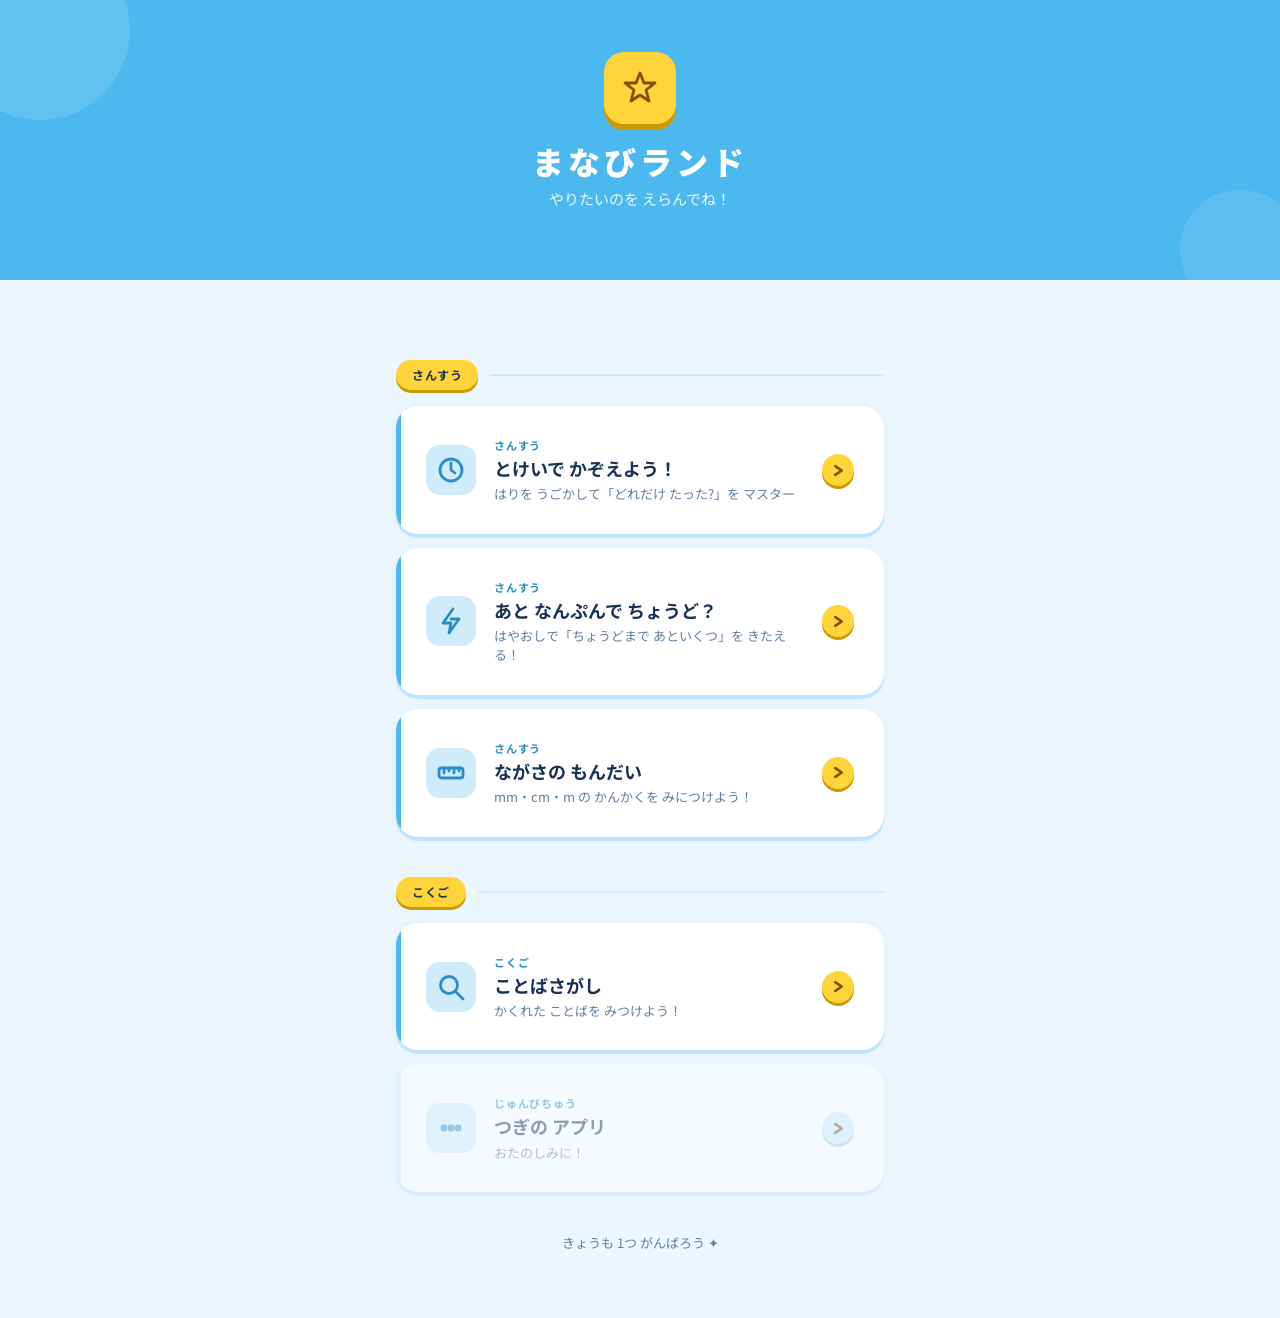
==== index.html @ fb144e6a "Redesign index.html: flat pop style, no gradients - Hero: solid flat sky blue (#4BB8EF), white circl" ====
<!DOCTYPE html>
<html lang="ja">
<head>
<meta charset="UTF-8">
<meta name="viewport" content="width=device-width, initial-scale=1.0">
<title>まなびランド</title>
<link href="https://fonts.googleapis.com/css2?family=Noto+Sans+JP:wght@400;700;900&display=swap" rel="stylesheet">
<style>
*{box-sizing:border-box;margin:0;padding:0;-webkit-tap-highlight-color:transparent;}

:root{
  --sky:    #4BB8EF;
  --sky-d:  #2A8DC8;
  --sky-l:  #D0ECFA;
  --bg:     #EBF6FF;
  --yellow: #FFD43B;
  --yellow-d:#C99A00;
  --white:  #FFFFFF;
  --ink:    #1A3255;
  --ink-s:  #6080A0;
}

html,body{min-height:100%;}
body{
  font-family:'Noto Sans JP','Hiragino Sans','Yu Gothic',sans-serif;
  font-size:18px;
  line-height:1.7;
  font-weight:400;
  color:var(--ink);
  background:var(--bg);
}

/* ===== ヒーロー（フラット） ===== */
.hero{
  background:var(--sky);
  text-align:center;
  padding:52px 20px 68px;
  position:relative;
  overflow:hidden;
}
/* 白い丸デコレーション */
.hero::before{
  content:'';position:absolute;
  width:180px;height:180px;
  border-radius:50%;
  background:rgba(255,255,255,.12);
  top:-60px;left:-50px;
  pointer-events:none;
}
.hero::after{
  content:'';position:absolute;
  width:120px;height:120px;
  border-radius:50%;
  background:rgba(255,255,255,.10);
  bottom:-30px;right:-20px;
  pointer-events:none;
}

.hero-badge{
  display:inline-flex;align-items:center;justify-content:center;
  width:72px;height:72px;border-radius:20px;
  background:var(--yellow);
  box-shadow:0 6px 0 var(--yellow-d);
  margin-bottom:18px;
}

.hero h1{
  font-size:32px;
  font-weight:900;
  color:var(--white);
  letter-spacing:4px;
  line-height:1.2;
  margin-bottom:6px;
}
.hero p{
  font-size:15px;
  font-weight:400;
  color:rgba(255,255,255,.88);
}

/* ===== メインコンテンツ ===== */
.content{
  max-width:520px;
  margin:0 auto;
  padding:80px 16px 64px;
}

/* ===== セクションヘッダー ===== */
.sec-wrap{ margin-bottom:40px; }
.sec-head{
  display:flex;align-items:center;gap:12px;
  margin-bottom:16px;
}
.sec-label{
  font-size:12px;font-weight:700;
  color:var(--ink);
  background:var(--yellow);
  border-radius:99px;
  padding:5px 16px;
  white-space:nowrap;
  letter-spacing:.5px;
  box-shadow:0 3px 0 var(--yellow-d);
  flex-shrink:0;
}
.sec-line{flex:1;height:2px;background:var(--sky-l);border-radius:2px;}

/* ===== カードリスト ===== */
.cards{display:flex;flex-direction:column;gap:14px;}

a.card{
  display:flex;align-items:center;gap:18px;
  background:var(--white);
  border-radius:22px;
  padding:30px;
  text-decoration:none;
  color:var(--ink);
  box-shadow:0 4px 0 rgba(75,184,239,.25), 0 1px 8px rgba(30,80,160,.06);
  transition:transform .12s, box-shadow .12s;
  position:relative;
  overflow:hidden;
}
a.card:active{
  transform:translateY(4px);
  box-shadow:0 0 0 rgba(75,184,239,.25), 0 1px 4px rgba(30,80,160,.06);
}
/* 左の空色アクセントライン */
a.card::before{
  content:'';position:absolute;
  left:0;top:0;bottom:0;width:5px;
  background:var(--sky);
  border-radius:22px 0 0 22px;
}
a.card.soon::before{background:var(--sky-l);}

.card-icon{
  flex:0 0 50px;height:50px;
  border-radius:14px;
  background:var(--sky-l);
  color:var(--sky-d);
  display:flex;align-items:center;justify-content:center;
  flex-shrink:0;
}
.card-icon svg{width:28px;height:28px;}

.card-body{flex:1;min-width:0;}
.card-sub{
  font-size:11px;font-weight:700;
  color:var(--sky-d);
  letter-spacing:.8px;
  margin-bottom:2px;
}
.card-title{
  font-size:18px;font-weight:700;
  line-height:1.3;
  margin:0 0 4px;
}
.card-desc{
  font-size:13px;font-weight:400;
  color:var(--ink-s);
  line-height:1.5;
  margin:0;
}

.card-arrow{
  flex:0 0 32px;height:32px;
  border-radius:50%;
  background:var(--yellow);
  box-shadow:0 3px 0 var(--yellow-d);
  display:flex;align-items:center;justify-content:center;
  flex-shrink:0;
}
.card-arrow svg{width:13px;height:13px;color:#7A5200;}

/* coming soon */
a.card.soon{opacity:.45;pointer-events:none;}
a.card.soon .card-arrow{background:var(--sky-l);box-shadow:0 3px 0 #B0CDE8;}

.footer{
  text-align:center;
  font-size:13px;font-weight:400;
  color:var(--ink-s);
  margin-top:16px;
}
</style>
</head>
<body>

<header class="hero">
  <div class="hero-badge">
    <svg width="36" height="36" viewBox="0 0 36 36" fill="none"
         stroke="#7A5200" stroke-width="2.8" stroke-linecap="round" stroke-linejoin="round">
      <polygon points="18 3 22 13 33 13 24 20 27 31 18 25 9 31 12 20 3 13 14 13"/>
    </svg>
  </div>
  <h1>まなびランド</h1>
  <p>やりたいのを えらんでね！</p>
</header>

<main class="content" id="root"></main>

<script>
/* ---- SVG アイコン（太めのストローク） ---- */
const ICO = {
  clock:`<svg viewBox="0 0 28 28" fill="none" stroke="currentColor" stroke-width="2.8" stroke-linecap="round" stroke-linejoin="round">
    <circle cx="14" cy="14" r="11"/>
    <polyline points="14 7 14 14 18 17"/>
  </svg>`,

  bolt:`<svg viewBox="0 0 28 28" fill="none" stroke="currentColor" stroke-width="2.8" stroke-linecap="round" stroke-linejoin="round">
    <polyline points="16 2 6 16 14 16 12 26 22 12 14 12"/>
  </svg>`,

  ruler:`<svg viewBox="0 0 28 28" fill="none" stroke="currentColor" stroke-width="2.8" stroke-linecap="round" stroke-linejoin="round">
    <rect x="2" y="9" width="24" height="10" rx="2.5"/>
    <line x1="7"  y1="9" x2="7"  y2="14"/>
    <line x1="12" y1="9" x2="12" y2="12"/>
    <line x1="17" y1="9" x2="17" y2="14"/>
    <line x1="22" y1="9" x2="22" y2="12"/>
  </svg>`,

  search:`<svg viewBox="0 0 28 28" fill="none" stroke="currentColor" stroke-width="2.8" stroke-linecap="round" stroke-linejoin="round">
    <circle cx="12" cy="12" r="8.5"/>
    <line x1="18.5" y1="18.5" x2="26" y2="26"/>
  </svg>`,

  dots:`<svg viewBox="0 0 28 28" fill="none" stroke="currentColor" stroke-width="2.8" stroke-linecap="round">
    <circle cx="7"  cy="14" r="2"/>
    <circle cx="14" cy="14" r="2"/>
    <circle cx="21" cy="14" r="2"/>
  </svg>`,

  arrow:`<svg viewBox="0 0 12 12" fill="none" stroke="currentColor" stroke-width="2.4" stroke-linecap="round" stroke-linejoin="round">
    <polyline points="3 2 9 6 3 10"/>
  </svg>`,
};

/* ---- データ ---- */
const CONTENT = [
  {
    key:'math', label:'さんすう',
    apps:[
      { icon:'clock',  sub:'さんすう', title:'とけいで かぞえよう！',
        desc:'はりを うごかして「どれだけ たった?」を マスター', file:'tokei-kazoeyou.html' },
      { icon:'bolt',   sub:'さんすう', title:'あと なんぷんで ちょうど？',
        desc:'はやおしで「ちょうどまで あといくつ」を きたえる！', file:'hayaoshi.html' },
      { icon:'ruler',  sub:'さんすう', title:'ながさの もんだい',
        desc:'mm・cm・m の かんかくを みにつけよう！', file:'nagasa.html' },
    ],
  },
  {
    key:'lang', label:'こくご',
    apps:[
      { icon:'search', sub:'こくご', title:'ことばさがし',
        desc:'かくれた ことばを みつけよう！', file:'kotoba.html' },
      { icon:'dots',   sub:'じゅんびちゅう', title:'つぎの アプリ',
        desc:'おたのしみに！', file:'' },
    ],
  },
];

/* ---- レンダリング ---- */
const root = document.getElementById('root');

CONTENT.forEach(sec => {
  const wrap = document.createElement('div');
  wrap.className = 'sec-wrap';

  wrap.innerHTML = `
    <div class="sec-head">
      <span class="sec-label">${sec.label}</span>
      <div class="sec-line"></div>
    </div>
    <div class="cards" id="cards-${sec.key}"></div>
  `;
  root.appendChild(wrap);

  const cardsEl = wrap.querySelector('.cards');
  sec.apps.forEach(app => {
    const a = document.createElement('a');
    a.className = 'card' + (app.file ? '' : ' soon');
    a.href = app.file || '#';
    a.innerHTML = `
      <div class="card-icon">${ICO[app.icon] || ''}</div>
      <div class="card-body">
        <div class="card-sub">${app.sub}</div>
        <h2 class="card-title">${app.title}</h2>
        <p class="card-desc">${app.desc}</p>
      </div>
      <div class="card-arrow">${ICO.arrow}</div>
    `;
    cardsEl.appendChild(a);
  });
});

root.insertAdjacentHTML('beforeend', '<p class="footer">きょうも 1つ がんばろう ✦</p>');
</script>
</body>
</html>
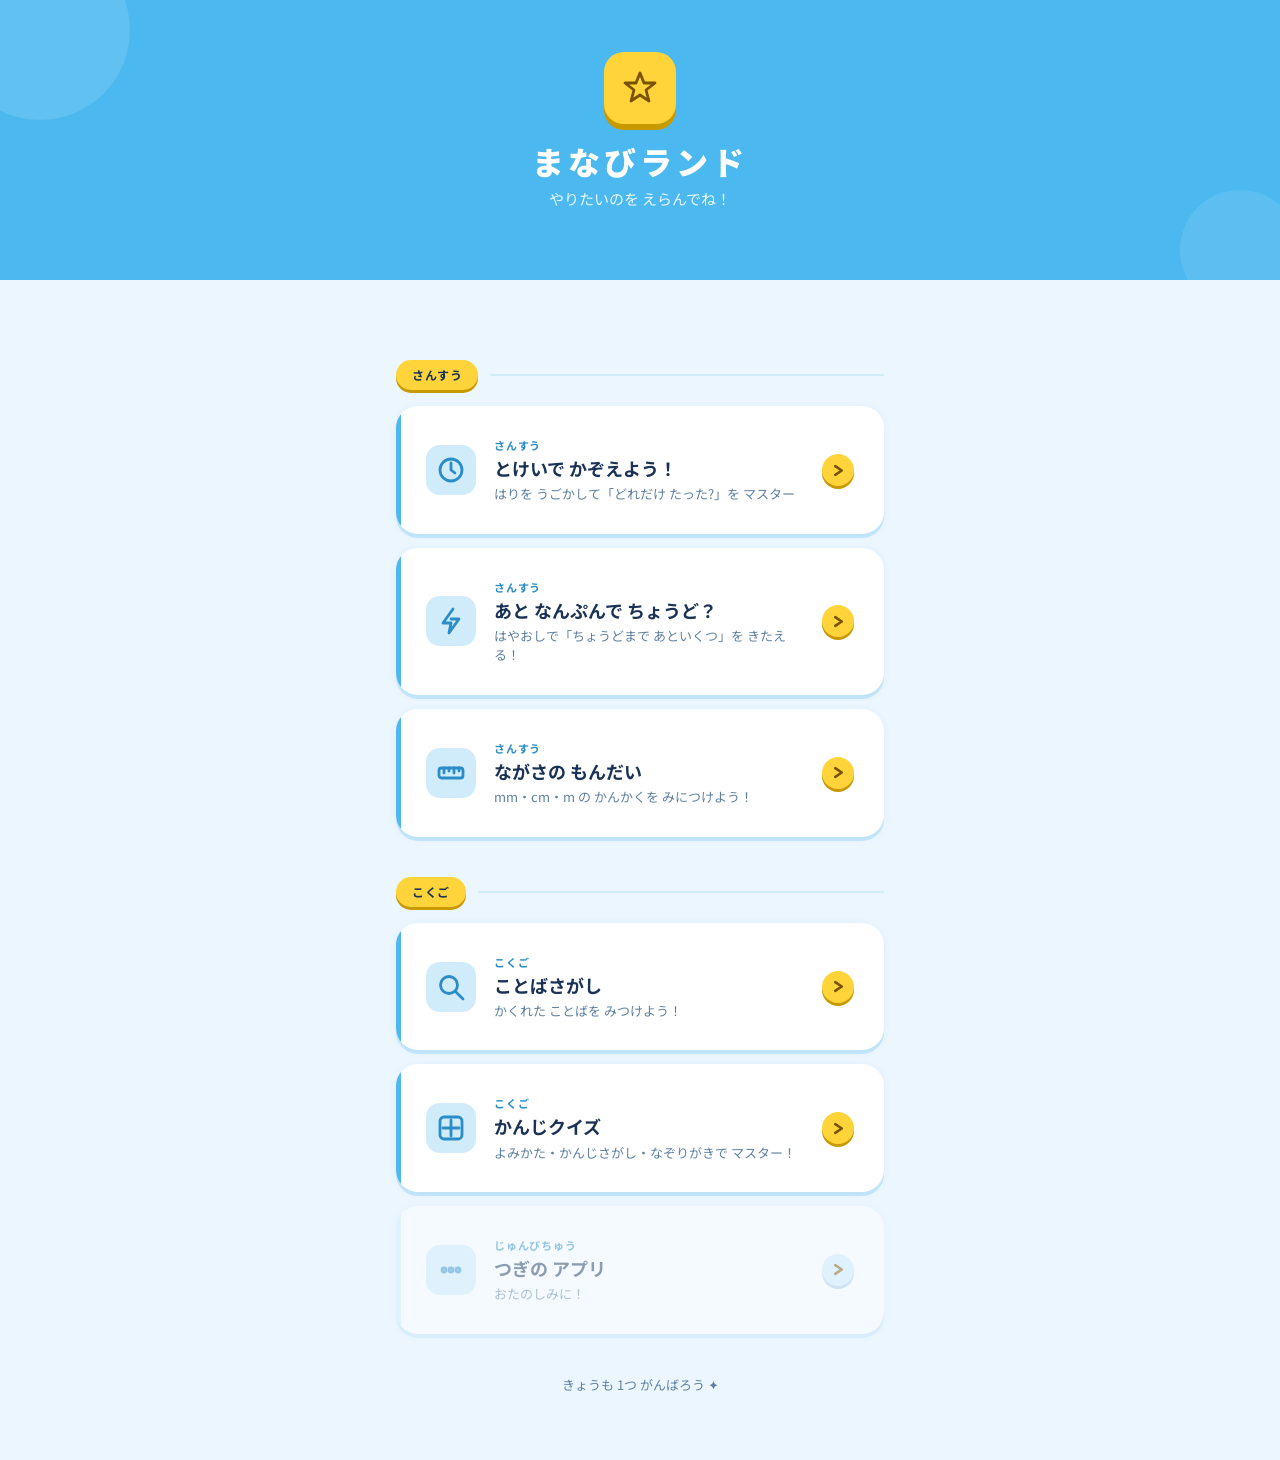
==== commit 47f35b91: "Add かんじクイズ: 読み方クイズ・かんじさがし・なぞりがきの3モード 小1・小2の教育漢字（80字/160字）に対応。なぞりがきはHanzi Writerで 正しい筆順データを使用。トップページの" ====
--- a/index.html
+++ b/index.html
@@ -221,6 +221,12 @@
   search:`<svg viewBox="0 0 28 28" fill="none" stroke="currentColor" stroke-width="2.8" stroke-linecap="round" stroke-linejoin="round">
     <circle cx="12" cy="12" r="8.5"/>
     <line x1="18.5" y1="18.5" x2="26" y2="26"/>
+  </svg>`,
+
+  kanji:`<svg viewBox="0 0 28 28" fill="none" stroke="currentColor" stroke-width="2.8" stroke-linecap="round" stroke-linejoin="round">
+    <rect x="3" y="3" width="22" height="22" rx="4"/>
+    <line x1="14" y1="6" x2="14" y2="22"/>
+    <line x1="6" y1="14" x2="22" y2="14"/>
   </svg>`,
 
   dots:`<svg viewBox="0 0 28 28" fill="none" stroke="currentColor" stroke-width="2.8" stroke-linecap="round">
@@ -252,6 +258,8 @@
     apps:[
       { icon:'search', sub:'こくご', title:'ことばさがし',
         desc:'かくれた ことばを みつけよう！', file:'kotoba.html' },
+      { icon:'kanji',  sub:'こくご', title:'かんじクイズ',
+        desc:'よみかた・かんじさがし・なぞりがきで マスター！', file:'kanji.html' },
       { icon:'dots',   sub:'じゅんびちゅう', title:'つぎの アプリ',
         desc:'おたのしみに！', file:'' },
     ],
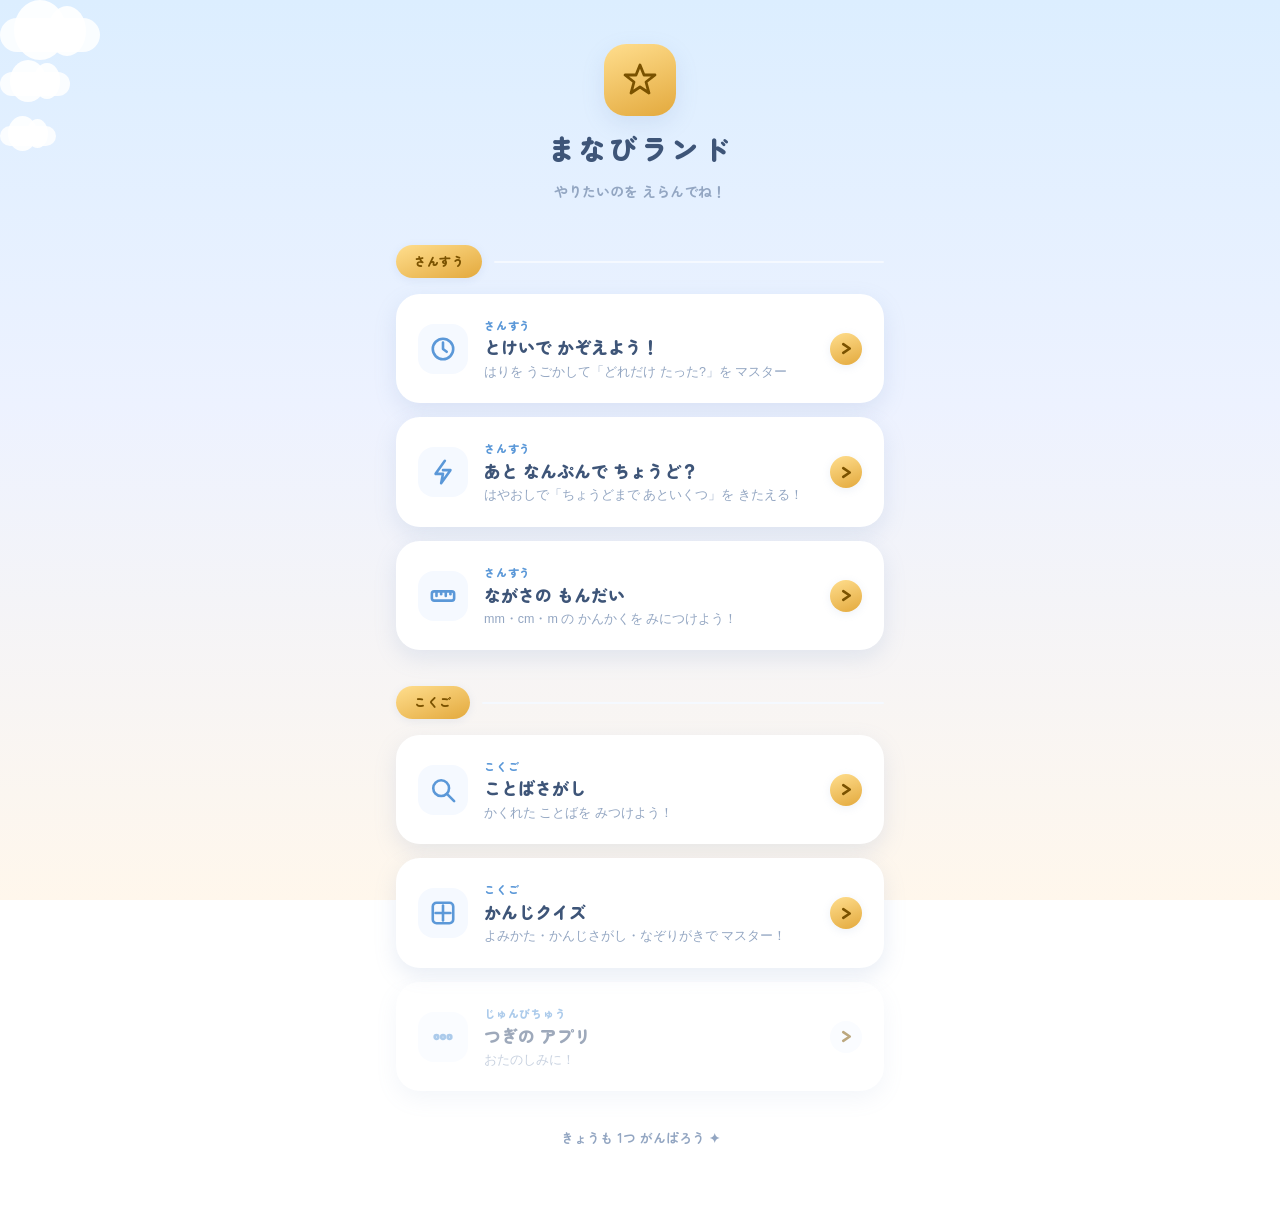
==== commit bd7584e0: "Unify all pages into one soft pastel design system Introduce shared theme.css (pastel palette, pill " ====
--- a/index.html
+++ b/index.html
@@ -4,159 +4,108 @@
 <meta charset="UTF-8">
 <meta name="viewport" content="width=device-width, initial-scale=1.0">
 <title>まなびランド</title>
-<link href="https://fonts.googleapis.com/css2?family=Noto+Sans+JP:wght@400;700;900&display=swap" rel="stylesheet">
+<link href="https://fonts.googleapis.com/css2?family=Zen+Maru+Gothic:wght@500;700;900&display=swap" rel="stylesheet">
+<link rel="stylesheet" href="theme.css">
 <style>
-*{box-sizing:border-box;margin:0;padding:0;-webkit-tap-highlight-color:transparent;}
-
-:root{
-  --sky:    #4BB8EF;
-  --sky-d:  #2A8DC8;
-  --sky-l:  #D0ECFA;
-  --bg:     #EBF6FF;
-  --yellow: #FFD43B;
-  --yellow-d:#C99A00;
-  --white:  #FFFFFF;
-  --ink:    #1A3255;
-  --ink-s:  #6080A0;
-}
-
-html,body{min-height:100%;}
-body{
-  font-family:'Noto Sans JP','Hiragino Sans','Yu Gothic',sans-serif;
-  font-size:18px;
-  line-height:1.7;
-  font-weight:400;
-  color:var(--ink);
-  background:var(--bg);
-}
-
-/* ===== ヒーロー（フラット） ===== */
+body{font-size:16px; line-height:1.7;}
+
+/* ===== ヘッダー（空グラデーションの上にのる） ===== */
 .hero{
-  background:var(--sky);
   text-align:center;
-  padding:52px 20px 68px;
-  position:relative;
-  overflow:hidden;
-}
-/* 白い丸デコレーション */
-.hero::before{
-  content:'';position:absolute;
-  width:180px;height:180px;
-  border-radius:50%;
-  background:rgba(255,255,255,.12);
-  top:-60px;left:-50px;
-  pointer-events:none;
-}
-.hero::after{
-  content:'';position:absolute;
-  width:120px;height:120px;
-  border-radius:50%;
-  background:rgba(255,255,255,.10);
-  bottom:-30px;right:-20px;
-  pointer-events:none;
-}
-
+  padding:44px 20px 20px;
+  position:relative; z-index:1;
+}
 .hero-badge{
   display:inline-flex;align-items:center;justify-content:center;
-  width:72px;height:72px;border-radius:20px;
-  background:var(--yellow);
-  box-shadow:0 6px 0 var(--yellow-d);
-  margin-bottom:18px;
-}
-
+  width:72px;height:72px;border-radius:22px;
+  background:linear-gradient(160deg, var(--sun), var(--sun-d));
+  box-shadow:var(--shadow-md);
+  margin-bottom:16px;
+}
 .hero h1{
-  font-size:32px;
+  font-size:28px;
   font-weight:900;
-  color:var(--white);
-  letter-spacing:4px;
+  color:var(--ink);
+  letter-spacing:3px;
   line-height:1.2;
   margin-bottom:6px;
 }
 .hero p{
-  font-size:15px;
-  font-weight:400;
-  color:rgba(255,255,255,.88);
+  font-size:14px;
+  font-weight:700;
+  color:var(--ink-soft);
 }
 
 /* ===== メインコンテンツ ===== */
 .content{
   max-width:520px;
   margin:0 auto;
-  padding:80px 16px 64px;
+  padding:8px 16px 56px;
+  position:relative; z-index:1;
 }
 
 /* ===== セクションヘッダー ===== */
-.sec-wrap{ margin-bottom:40px; }
+.sec-wrap{ margin-bottom:36px; }
 .sec-head{
   display:flex;align-items:center;gap:12px;
   margin-bottom:16px;
 }
 .sec-label{
-  font-size:12px;font-weight:700;
-  color:var(--ink);
-  background:var(--yellow);
-  border-radius:99px;
-  padding:5px 16px;
+  font-size:12px;font-weight:900;
+  color:var(--on-sun);
+  background:linear-gradient(160deg, var(--sun), var(--sun-d));
+  border-radius:var(--radius-pill);
+  padding:6px 18px;
   white-space:nowrap;
   letter-spacing:.5px;
-  box-shadow:0 3px 0 var(--yellow-d);
+  box-shadow:var(--shadow-xs);
   flex-shrink:0;
 }
-.sec-line{flex:1;height:2px;background:var(--sky-l);border-radius:2px;}
+.sec-line{flex:1;height:2px;background:var(--card-soft);border-radius:2px;}
 
 /* ===== カードリスト ===== */
 .cards{display:flex;flex-direction:column;gap:14px;}
 
 a.card{
-  display:flex;align-items:center;gap:18px;
-  background:var(--white);
-  border-radius:22px;
-  padding:30px;
+  display:flex;align-items:center;gap:16px;
+  background:var(--card);
+  border-radius:var(--radius-card);
+  padding:22px;
   text-decoration:none;
   color:var(--ink);
-  box-shadow:0 4px 0 rgba(75,184,239,.25), 0 1px 8px rgba(30,80,160,.06);
+  box-shadow:var(--shadow-md);
   transition:transform .12s, box-shadow .12s;
-  position:relative;
-  overflow:hidden;
 }
 a.card:active{
-  transform:translateY(4px);
-  box-shadow:0 0 0 rgba(75,184,239,.25), 0 1px 4px rgba(30,80,160,.06);
-}
-/* 左の空色アクセントライン */
-a.card::before{
-  content:'';position:absolute;
-  left:0;top:0;bottom:0;width:5px;
-  background:var(--sky);
-  border-radius:22px 0 0 22px;
-}
-a.card.soon::before{background:var(--sky-l);}
+  transform:translateY(2px);
+  box-shadow:var(--shadow-sm);
+}
 
 .card-icon{
   flex:0 0 50px;height:50px;
-  border-radius:14px;
-  background:var(--sky-l);
-  color:var(--sky-d);
+  border-radius:16px;
+  background:var(--card-soft);
+  color:var(--blue-d);
   display:flex;align-items:center;justify-content:center;
   flex-shrink:0;
 }
-.card-icon svg{width:28px;height:28px;}
+.card-icon svg{width:26px;height:26px;}
 
 .card-body{flex:1;min-width:0;}
 .card-sub{
-  font-size:11px;font-weight:700;
-  color:var(--sky-d);
+  font-size:11px;font-weight:900;
+  color:var(--blue-d);
   letter-spacing:.8px;
   margin-bottom:2px;
 }
 .card-title{
-  font-size:18px;font-weight:700;
+  font-size:17px;font-weight:900;
   line-height:1.3;
   margin:0 0 4px;
 }
 .card-desc{
-  font-size:13px;font-weight:400;
-  color:var(--ink-s);
+  font-size:12.5px;font-weight:400;
+  color:var(--ink-soft);
   line-height:1.5;
   margin:0;
 }
@@ -164,26 +113,29 @@
 .card-arrow{
   flex:0 0 32px;height:32px;
   border-radius:50%;
-  background:var(--yellow);
-  box-shadow:0 3px 0 var(--yellow-d);
+  background:linear-gradient(160deg, var(--sun), var(--sun-d));
+  box-shadow:var(--shadow-xs);
   display:flex;align-items:center;justify-content:center;
   flex-shrink:0;
 }
-.card-arrow svg{width:13px;height:13px;color:#7A5200;}
+.card-arrow svg{width:13px;height:13px;color:var(--on-sun);}
 
 /* coming soon */
-a.card.soon{opacity:.45;pointer-events:none;}
-a.card.soon .card-arrow{background:var(--sky-l);box-shadow:0 3px 0 #B0CDE8;}
+a.card.soon{opacity:.5;pointer-events:none;}
+a.card.soon .card-arrow{background:var(--card-soft); box-shadow:none;}
 
 .footer{
   text-align:center;
-  font-size:13px;font-weight:400;
-  color:var(--ink-s);
+  font-size:13px;font-weight:700;
+  color:var(--ink-soft);
   margin-top:16px;
 }
 </style>
 </head>
 <body>
+<div class="sky-layer" aria-hidden="true">
+  <div class="cloud c1"></div><div class="cloud c2"></div><div class="cloud c3"></div>
+</div>
 
 <header class="hero">
   <div class="hero-badge">
--- a/theme.css
+++ b/theme.css
@@ -0,0 +1,231 @@
+/* ==========================================================================
+   まなびランド 共通テーマ — やさしいパステル・まる系デザインシステム
+   全ページ (index / tokei-kazoeyou / hayaoshi / nagasa / kotoba / kanji) で共有
+   ========================================================================== */
+
+:root{
+  /* --- 背景（淡いパステルグラデーション） --- */
+  --bg-1:#DCEEFF;
+  --bg-2:#EDF2FF;
+  --bg-3:#FFF7EC;
+
+  /* --- ベース --- */
+  --card:#FFFFFF;
+  --card-soft:#F5F9FF;
+  --ink:#3E5578;
+  --ink-soft:#93A6C2;
+
+  /* --- アクセント（パステル） --- */
+  --blue:#8FC5F5;      --blue-d:#5B98D8;
+  --coral:#FFB49B;     --coral-d:#EF8A6C;
+  --mint:#9CE3C9;      --mint-d:#4FB98F;
+  --sun:#FFDE8E;       --sun-d:#E3A93D;
+  --purple:#CBB9F2;    --purple-d:#A488DE;
+  --gray:#BDC9DC;
+
+  /* 文字が乗るときの読みやすい配色 */
+  --on-blue:#2E4E72;
+  --on-coral:#8A4227;
+  --on-mint:#1E6B4C;
+  --on-sun:#7A5200;
+  --on-purple:#4E3684;
+
+  /* --- 形 --- */
+  --radius-pill:999px;
+  --radius-card:24px;
+  --radius-card-sm:18px;
+
+  /* --- 影（やわらかく・うすく） --- */
+  --shadow-xs:0 2px 8px rgba(130,155,200,.14);
+  --shadow-sm:0 4px 14px rgba(130,155,200,.16);
+  --shadow-md:0 8px 22px rgba(130,155,200,.18);
+  --shadow-lg:0 12px 32px rgba(130,155,200,.22);
+
+  --overlay:rgba(70,90,120,.38);
+}
+
+*{box-sizing:border-box; -webkit-tap-highlight-color:transparent;}
+html,body{margin:0; padding:0;}
+body{
+  background:linear-gradient(180deg, var(--bg-1) 0%, var(--bg-2) 45%, var(--bg-3) 100%);
+  background-attachment:fixed;
+  font-family:'Zen Maru Gothic','Hiragino Maru Gothic ProN','BIZ UDPGothic','Yu Gothic',sans-serif;
+  color:var(--ink); font-weight:700;
+  min-height:100vh;
+}
+
+/* ---------- ふわふわ空デコ：くも・ほし・はーと ---------- */
+.sky-layer{position:fixed; inset:0; pointer-events:none; z-index:0; overflow:hidden;}
+.cloud{position:absolute; background:rgba(255,255,255,.85); border-radius:999px;}
+.cloud::before,.cloud::after{content:''; position:absolute; background:rgba(255,255,255,.9); border-radius:50%;}
+.cloud::before{width:52%; height:175%; top:-52%; left:14%;}
+.cloud::after{width:38%; height:148%; top:-36%; right:14%;}
+.c1{width:100px; height:34px; top:2%; animation:driftR 54s linear infinite;}
+.c2{width:70px; height:24px; top:8%; animation:driftL 41s linear infinite 7s;}
+.c3{width:56px; height:20px; top:14%; animation:driftR 46s linear infinite 3s;}
+@keyframes driftR{from{transform:translateX(-180px);} to{transform:translateX(calc(100vw + 180px));}}
+@keyframes driftL{from{transform:translateX(calc(100vw + 180px));} to{transform:translateX(-180px);}}
+.deco-star,.deco-heart{position:absolute; opacity:.55; font-size:16px; animation:bob 6s ease-in-out infinite;}
+.deco-star{color:var(--sun-d);} .deco-heart{color:var(--coral);}
+.deco-star.s1{top:5%; left:11%; animation-delay:.4s;}
+.deco-heart.h1{top:15%; right:9%; font-size:14px; animation-delay:2.1s;}
+@keyframes bob{0%,100%{transform:translateY(0);} 50%{transform:translateY(-10px);}}
+@media (prefers-reduced-motion:reduce){
+  .cloud,.deco-star,.deco-heart{animation:none;}
+}
+
+/* ---------- 共通レイアウト ---------- */
+.app{width:100%; max-width:480px; margin:0 auto; padding:14px 14px 32px; position:relative; z-index:1;}
+
+/* ---------- ヘッダー ---------- */
+.top{display:flex; align-items:center; justify-content:space-between; gap:8px; margin-bottom:12px;}
+.home{
+  text-decoration:none; font-size:19px; line-height:1;
+  background:var(--card); border-radius:var(--radius-pill);
+  padding:9px 13px; box-shadow:var(--shadow-sm); display:inline-flex;
+}
+h1{font-size:17px; font-weight:900; margin:0; letter-spacing:.4px; flex:1; text-align:center; color:var(--ink);}
+.stars{
+  background:var(--card); border-radius:var(--radius-pill); padding:8px 15px; font-size:15px;
+  box-shadow:var(--shadow-sm); white-space:nowrap; cursor:pointer; display:inline-flex; align-items:center;
+}
+.stars b{color:var(--on-coral); font-size:17px; margin:0 2px;}
+.stars .hint{font-size:10px; color:var(--ink-soft); margin-left:4px;}
+
+/* ---------- ピル型 選択タブ（学年・レベル・モード） ---------- */
+.levels,.tabs{display:flex; gap:8px; margin-bottom:10px;}
+.lv,.tab{
+  flex:1; border:none; border-radius:var(--radius-pill); padding:11px 4px; font-family:inherit; font-weight:900;
+  font-size:12.5px; line-height:1.3; background:var(--card); color:var(--ink-soft); cursor:pointer;
+  box-shadow:var(--shadow-xs); transition:transform .12s, box-shadow .12s, background .15s, color .15s;
+}
+.lv small{display:block; font-size:9.5px; font-weight:700; margin-top:1px;}
+.lv:active,.tab:active{transform:translateY(2px); box-shadow:none;}
+.lv.on,.tab.on{
+  background:linear-gradient(160deg, var(--blue), var(--blue-d)); color:#fff; box-shadow:var(--shadow-md);
+}
+
+/* ---------- 進行状況バー ---------- */
+.progressrow{
+  display:flex; align-items:center; gap:8px; background:var(--card); border-radius:var(--radius-pill);
+  padding:9px 16px; margin-bottom:12px; box-shadow:var(--shadow-xs);
+}
+.pcount{font-size:12.5px; font-weight:900; white-space:nowrap; color:var(--blue-d);}
+.dots{display:flex; gap:5px; flex:1; justify-content:flex-end;}
+.dot{
+  width:19px; height:19px; border-radius:50%; background:var(--card-soft); border:2px solid #E1E9F5;
+  display:flex; align-items:center; justify-content:center; font-size:10px; transition:transform .2s;
+}
+.dot.now{border-color:var(--blue); background:#E4F1FF;}
+.dot.got3{background:var(--purple); border-color:var(--purple-d); transform:scale(1.15);}
+.dot.got2{background:var(--mint); border-color:var(--mint-d); transform:scale(1.15);}
+.dot.got1{background:var(--sun); border-color:var(--sun-d); transform:scale(1.15);}
+
+/* ---------- カード（コンテンツを包む白いふわっとした箱） ---------- */
+.card{background:var(--card); border-radius:var(--radius-card); padding:16px 12px; box-shadow:var(--shadow-md);}
+
+/* ---------- 選択肢（カード型） ---------- */
+.choices{display:flex; flex-direction:column; gap:10px;}
+.choice,.ansbtn{
+  border:none; border-radius:var(--radius-card-sm); padding:17px 16px; font-family:inherit; font-size:20px; font-weight:900;
+  background:var(--card); color:var(--ink); cursor:pointer; box-shadow:var(--shadow-sm); transition:transform .1s, box-shadow .1s;
+}
+.choice:active,.ansbtn:active{transform:translateY(2px); box-shadow:var(--shadow-xs);}
+.choice:disabled,.ansbtn[disabled]{opacity:.55; pointer-events:none;}
+.choice.picked{outline:3px solid var(--blue); outline-offset:-2px; opacity:1 !important;}
+.choice.right,.ansbtn.correct{
+  background:linear-gradient(160deg, var(--mint), var(--mint-d)); color:#fff; box-shadow:var(--shadow-md); opacity:1 !important;
+}
+.choice.wrong,.ansbtn.wrong{background:#FFE2DA; color:var(--on-coral); box-shadow:var(--shadow-xs); opacity:1 !important;}
+
+/* ---------- 操作ボタン（ピル型） ---------- */
+.actions{display:flex; gap:8px; margin-top:14px;}
+.act{
+  flex:1; border:none; border-radius:var(--radius-pill); padding:14px 12px; font-family:inherit; font-size:15px; font-weight:900;
+  cursor:pointer; box-shadow:var(--shadow-sm); background:var(--card); color:var(--blue-d); transition:transform .1s, box-shadow .1s;
+}
+.act:active{transform:translateY(2px); box-shadow:var(--shadow-xs);}
+.act.primary{background:linear-gradient(160deg, var(--sun), var(--sun-d)); color:var(--on-sun); box-shadow:var(--shadow-md);}
+.act.icon{flex:0 0 60px; font-size:19px;}
+.act.icon.on{background:linear-gradient(160deg, var(--blue), var(--blue-d)); color:#fff; box-shadow:var(--shadow-md);}
+.act:disabled{opacity:.4;}
+.spacer{flex:1;}
+
+/* ---------- メッセージ帯 ---------- */
+.msg{
+  text-align:center; min-height:42px; font-size:15px; font-weight:900; margin-top:10px; line-height:1.5;
+  background:rgba(255,255,255,.75); border-radius:var(--radius-card-sm); padding:9px 14px;
+}
+.msg.good{color:var(--on-mint);} .msg.oops{color:var(--on-coral);} .msg.think{color:var(--blue-d);} .msg.fast{color:var(--on-purple);}
+
+/* ---------- ごほうび画面 ---------- */
+.reward,.unlock{
+  position:fixed; inset:0; background:var(--overlay); display:none; align-items:center; justify-content:center;
+  z-index:60; padding:20px;
+}
+.rewardcard,.unlockcard{
+  background:var(--card); border-radius:28px; padding:28px 24px; text-align:center; max-width:340px; width:100%;
+  box-shadow:var(--shadow-lg); animation:popin .35s;
+}
+@keyframes popin{from{transform:scale(.75); opacity:0;} to{transform:scale(1); opacity:1;}}
+.rewardcard .big,.unlockcard .ue{font-size:60px; line-height:1;}
+.rewardcard h2{font-size:22px; font-weight:900; margin:10px 0 4px;}
+.rewardcard .rstars{font-size:24px; font-weight:900; color:var(--on-coral); margin:8px 0 2px;}
+.rewardcard .rtotal{font-size:13px; color:var(--ink-soft); margin-bottom:16px;}
+.rewardcard .rmsg{font-size:15px; margin-bottom:18px;}
+.rewardcard button,.unlockcard button{
+  width:100%; border:none; border-radius:var(--radius-pill); padding:15px; font-family:inherit;
+  font-size:17px; font-weight:900; background:linear-gradient(160deg, var(--sun), var(--sun-d));
+  color:var(--on-sun); box-shadow:var(--shadow-md); cursor:pointer;
+}
+.unlockcard h3{font-size:18px; font-weight:900; margin:8px 0 2px; color:var(--on-coral);}
+.unlockcard .un{font-size:20px; font-weight:900; margin-bottom:16px;}
+@media (prefers-reduced-motion:reduce){.rewardcard,.unlockcard{animation:none;}}
+
+/* ---------- バッジずかん ---------- */
+.zukan{position:fixed; inset:0; background:var(--overlay); display:none; align-items:flex-end; justify-content:center; z-index:62;}
+.zukancard{
+  background:var(--card); border-radius:28px 28px 0 0; padding:22px 18px 26px; width:100%; max-width:480px;
+  max-height:82vh; overflow:auto;
+}
+.zukancard h2{font-size:19px; font-weight:900; margin:0 0 6px; text-align:center;}
+.znext{text-align:center; font-size:12.5px; font-weight:900; color:var(--blue-d); margin-bottom:8px;}
+.zbar{height:12px; background:var(--card-soft); border-radius:var(--radius-pill); overflow:hidden; margin:0 10px 16px;}
+.zbar>div{height:100%; background:linear-gradient(90deg, var(--sun), var(--coral)); border-radius:var(--radius-pill); transition:width .4s;}
+.zgrid{display:grid; grid-template-columns:repeat(3,1fr); gap:10px;}
+.badge{background:var(--card-soft); border-radius:var(--radius-card-sm); padding:13px 6px; text-align:center;}
+.badge .be{font-size:32px; line-height:1.1;}
+.badge .bn{font-size:11.5px; font-weight:900; margin-top:4px;}
+.badge .bt{font-size:10.5px; color:var(--ink-soft);}
+.badge.locked .be{filter:grayscale(1); opacity:.4;}
+.badge.locked .bn{color:var(--ink-soft);}
+.zclose{
+  width:100%; margin-top:16px; border:none; border-radius:var(--radius-pill); padding:14px; font-family:inherit;
+  font-size:15px; font-weight:900; background:linear-gradient(160deg, var(--blue), var(--blue-d));
+  color:#fff; box-shadow:var(--shadow-md); cursor:pointer;
+}
+
+/* ---------- ことば/かんじさがし グリッド（kotoba / kanji 共通） ---------- */
+.grid-wrap{background:var(--card); border-radius:var(--radius-card); padding:14px; box-shadow:var(--shadow-md);
+  touch-action:none; user-select:none;}
+.word-grid{display:grid; grid-template-columns:repeat(6,1fr); gap:5px;}
+.wc{aspect-ratio:1; display:flex; align-items:center; justify-content:center;
+  font-size:19px; font-weight:900; border-radius:12px; background:var(--card-soft); color:var(--ink);
+  cursor:pointer; transition:background .08s, color .08s;}
+.wc.selecting{background:var(--blue); color:#fff;}
+.wc.f0{background:var(--coral); color:#fff;}
+.wc.f1{background:var(--blue); color:#fff;}
+.wc.f2{background:var(--mint); color:#fff;}
+.wc.f3{background:var(--purple); color:#fff;}
+.wc.f4{background:var(--sun-d); color:#fff;}
+@keyframes wrongflash{0%,100%{background:var(--card-soft);} 50%{background:#FFD9CE;}}
+.wc.wrong{animation:wrongflash .4s ease;}
+.wordlist{display:flex; flex-wrap:wrap; gap:7px; margin-top:10px; justify-content:center;}
+.wtag{font-size:14px; font-weight:900; border-radius:var(--radius-pill); padding:7px 16px;
+  background:var(--card); color:var(--ink); box-shadow:var(--shadow-xs);}
+.wtag.found{text-decoration:line-through; color:#fff; box-shadow:none;}
+
+/* ---------- 紙吹雪 ---------- */
+.confetti{position:fixed; top:-12px; width:9px; height:13px; border-radius:4px; pointer-events:none; z-index:70; animation:fall linear forwards;}
+@keyframes fall{to{transform:translateY(110vh) rotate(720deg);}}
+@media (prefers-reduced-motion:reduce){.confetti{display:none;}}
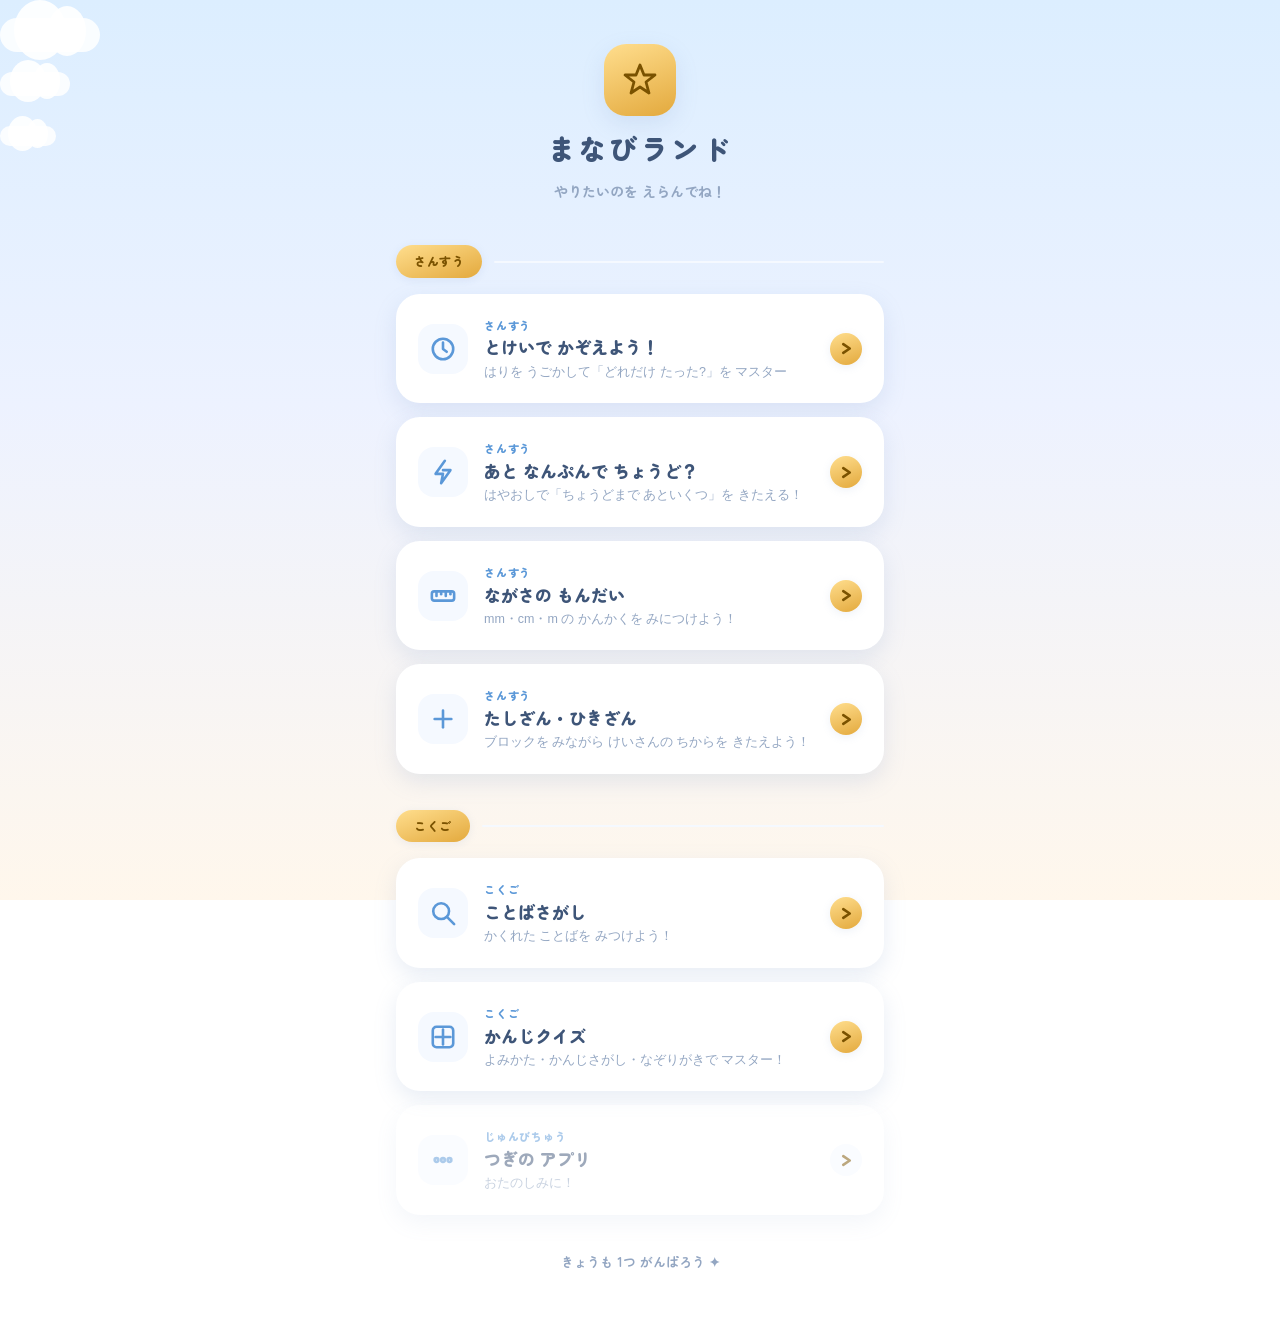
==== commit 550160a2: "Add たしざん・ひきざん (addition/subtraction) quiz Three levels (no carrying, carrying/borrowing, 2-digit) wi" ====
--- a/index.html
+++ b/index.html
@@ -168,6 +168,11 @@
     <line x1="12" y1="9" x2="12" y2="12"/>
     <line x1="17" y1="9" x2="17" y2="14"/>
     <line x1="22" y1="9" x2="22" y2="12"/>
+  </svg>`,
+
+  plus:`<svg viewBox="0 0 28 28" fill="none" stroke="currentColor" stroke-width="2.8" stroke-linecap="round" stroke-linejoin="round">
+    <line x1="14" y1="5" x2="14" y2="23"/>
+    <line x1="5" y1="14" x2="23" y2="14"/>
   </svg>`,
 
   search:`<svg viewBox="0 0 28 28" fill="none" stroke="currentColor" stroke-width="2.8" stroke-linecap="round" stroke-linejoin="round">
@@ -203,6 +208,8 @@
         desc:'はやおしで「ちょうどまで あといくつ」を きたえる！', file:'hayaoshi.html' },
       { icon:'ruler',  sub:'さんすう', title:'ながさの もんだい',
         desc:'mm・cm・m の かんかくを みにつけよう！', file:'nagasa.html' },
+      { icon:'plus',   sub:'さんすう', title:'たしざん・ひきざん',
+        desc:'ブロックを みながら けいさんの ちからを きたえよう！', file:'keisan.html' },
     ],
   },
   {
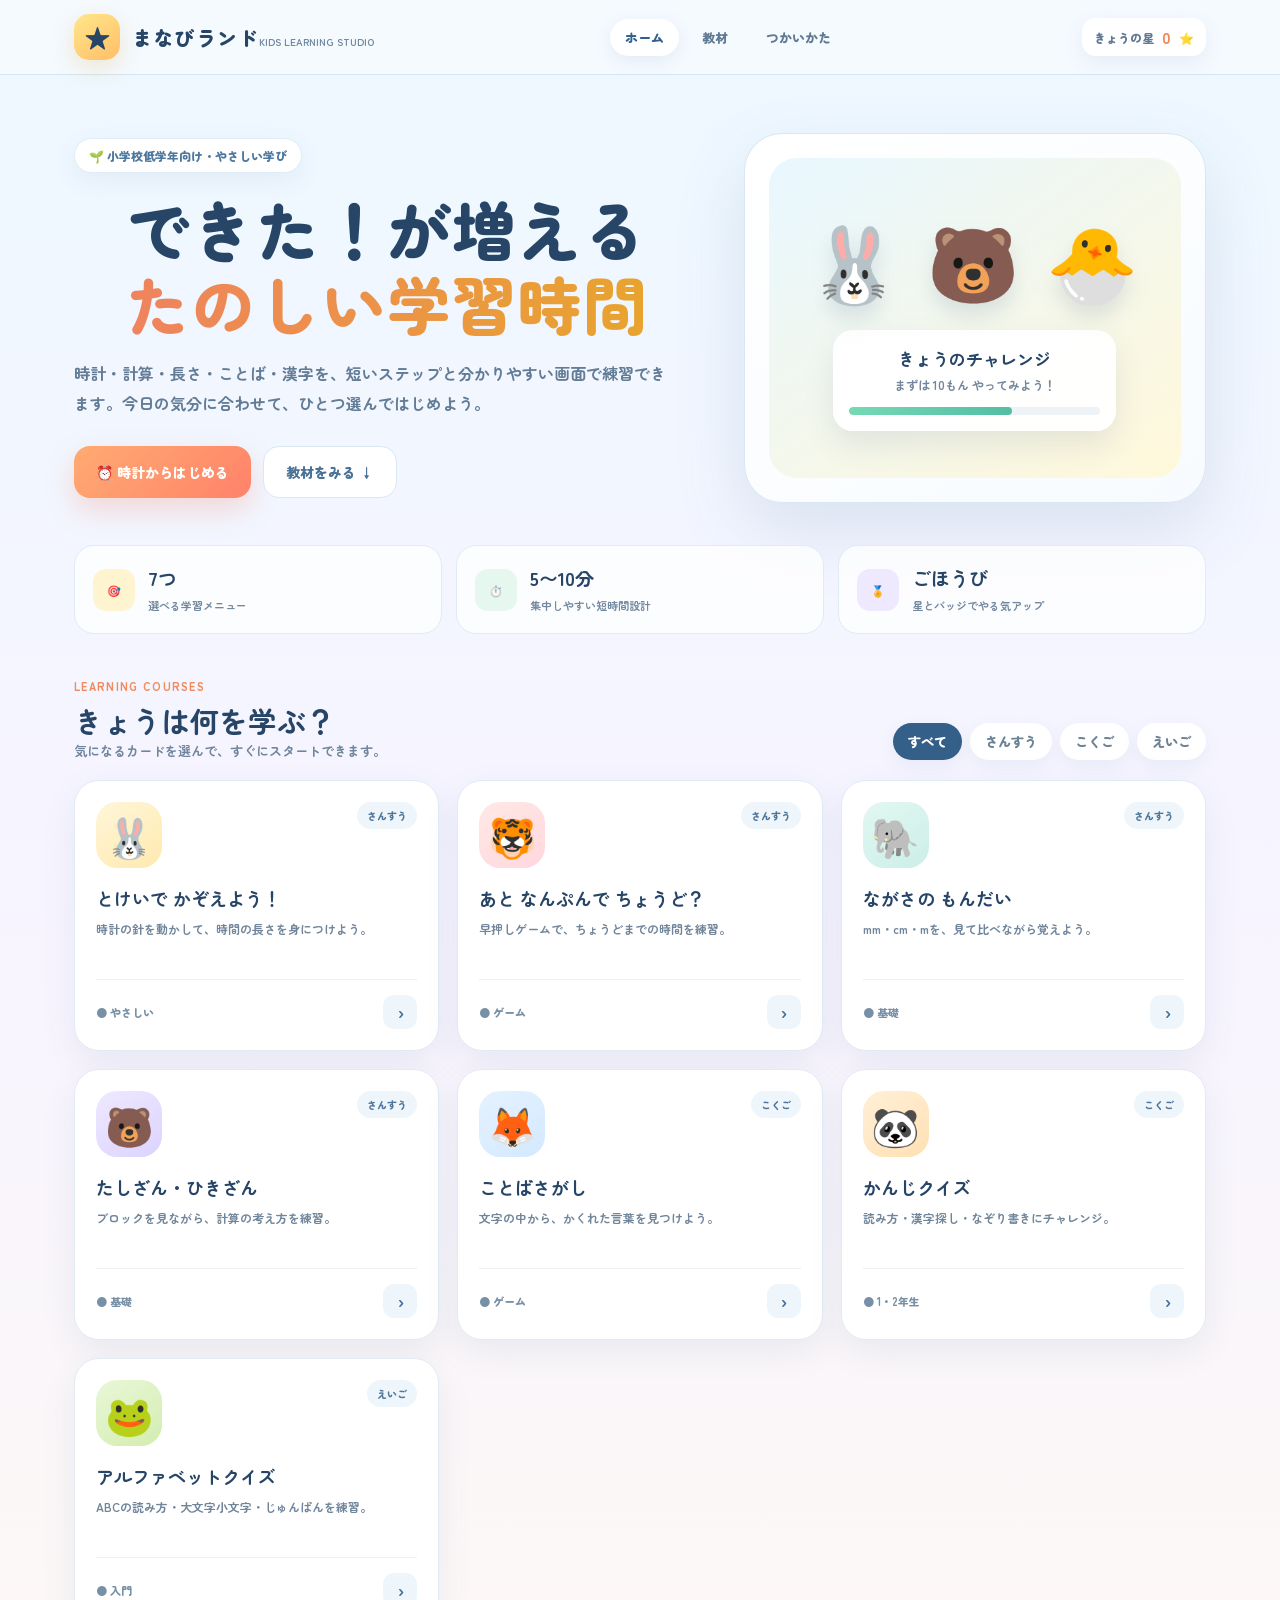
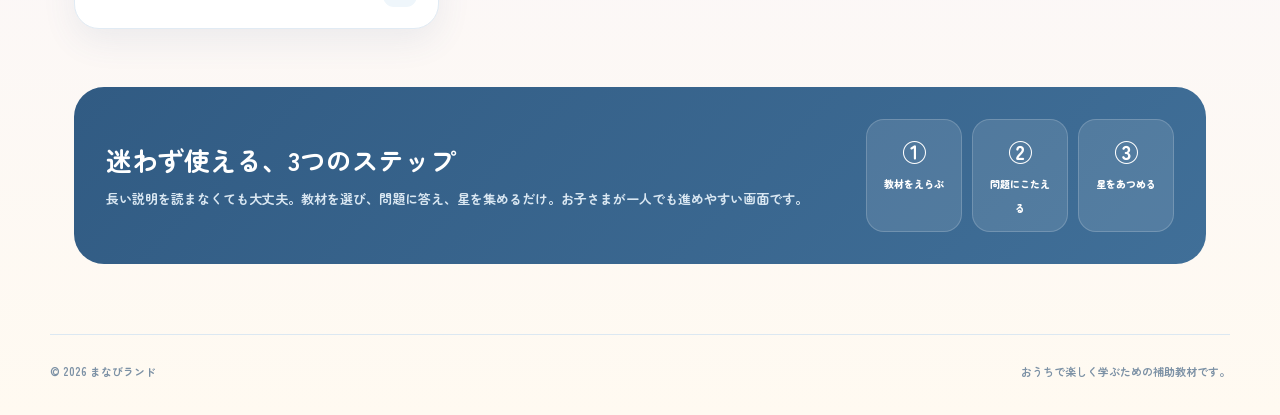
==== commit 91778149: "Add English alphabet quiz and polish mascot guides across pages Adds english.html with three modes (" ====
--- a/index.html
+++ b/index.html
@@ -3,263 +3,56 @@
 <head>
 <meta charset="UTF-8">
 <meta name="viewport" content="width=device-width, initial-scale=1.0">
-<title>まなびランド</title>
+<meta name="theme-color" content="#f7fbff">
+<title>まなびランド｜たのしく学べるキッズ学習サイト</title>
+<link rel="preconnect" href="https://fonts.googleapis.com">
+<link rel="preconnect" href="https://fonts.gstatic.com" crossorigin>
 <link href="https://fonts.googleapis.com/css2?family=Zen+Maru+Gothic:wght@500;700;900&display=swap" rel="stylesheet">
 <link rel="stylesheet" href="theme.css">
 <style>
-body{font-size:16px; line-height:1.7;}
-
-/* ===== ヘッダー（空グラデーションの上にのる） ===== */
-.hero{
-  text-align:center;
-  padding:44px 20px 20px;
-  position:relative; z-index:1;
-}
-.hero-badge{
-  display:inline-flex;align-items:center;justify-content:center;
-  width:72px;height:72px;border-radius:22px;
-  background:linear-gradient(160deg, var(--sun), var(--sun-d));
-  box-shadow:var(--shadow-md);
-  margin-bottom:16px;
-}
-.hero h1{
-  font-size:28px;
-  font-weight:900;
-  color:var(--ink);
-  letter-spacing:3px;
-  line-height:1.2;
-  margin-bottom:6px;
-}
-.hero p{
-  font-size:14px;
-  font-weight:700;
-  color:var(--ink-soft);
-}
-
-/* ===== メインコンテンツ ===== */
-.content{
-  max-width:520px;
-  margin:0 auto;
-  padding:8px 16px 56px;
-  position:relative; z-index:1;
-}
-
-/* ===== セクションヘッダー ===== */
-.sec-wrap{ margin-bottom:36px; }
-.sec-head{
-  display:flex;align-items:center;gap:12px;
-  margin-bottom:16px;
-}
-.sec-label{
-  font-size:12px;font-weight:900;
-  color:var(--on-sun);
-  background:linear-gradient(160deg, var(--sun), var(--sun-d));
-  border-radius:var(--radius-pill);
-  padding:6px 18px;
-  white-space:nowrap;
-  letter-spacing:.5px;
-  box-shadow:var(--shadow-xs);
-  flex-shrink:0;
-}
-.sec-line{flex:1;height:2px;background:var(--card-soft);border-radius:2px;}
-
-/* ===== カードリスト ===== */
-.cards{display:flex;flex-direction:column;gap:14px;}
-
-a.card{
-  display:flex;align-items:center;gap:16px;
-  background:var(--card);
-  border-radius:var(--radius-card);
-  padding:22px;
-  text-decoration:none;
-  color:var(--ink);
-  box-shadow:var(--shadow-md);
-  transition:transform .12s, box-shadow .12s;
-}
-a.card:active{
-  transform:translateY(2px);
-  box-shadow:var(--shadow-sm);
-}
-
-.card-icon{
-  flex:0 0 50px;height:50px;
-  border-radius:16px;
-  background:var(--card-soft);
-  color:var(--blue-d);
-  display:flex;align-items:center;justify-content:center;
-  flex-shrink:0;
-}
-.card-icon svg{width:26px;height:26px;}
-
-.card-body{flex:1;min-width:0;}
-.card-sub{
-  font-size:11px;font-weight:900;
-  color:var(--blue-d);
-  letter-spacing:.8px;
-  margin-bottom:2px;
-}
-.card-title{
-  font-size:17px;font-weight:900;
-  line-height:1.3;
-  margin:0 0 4px;
-}
-.card-desc{
-  font-size:12.5px;font-weight:400;
-  color:var(--ink-soft);
-  line-height:1.5;
-  margin:0;
-}
-
-.card-arrow{
-  flex:0 0 32px;height:32px;
-  border-radius:50%;
-  background:linear-gradient(160deg, var(--sun), var(--sun-d));
-  box-shadow:var(--shadow-xs);
-  display:flex;align-items:center;justify-content:center;
-  flex-shrink:0;
-}
-.card-arrow svg{width:13px;height:13px;color:var(--on-sun);}
-
-/* coming soon */
-a.card.soon{opacity:.5;pointer-events:none;}
-a.card.soon .card-arrow{background:var(--card-soft); box-shadow:none;}
-
-.footer{
-  text-align:center;
-  font-size:13px;font-weight:700;
-  color:var(--ink-soft);
-  margin-top:16px;
-}
+:root{--navy:#274567;--sky:#edf8ff;--panel:#fff;--line:#dfeaf5;--yellow:#ffd76c;--orange:#ff9a73;--green:#6fd1ae;--violet:#a99bea}
+*{box-sizing:border-box}body{min-height:100vh;background:linear-gradient(180deg,#edf8ff 0,#f7f4ff 46%,#fffaf1 100%);color:var(--navy);font-family:"Zen Maru Gothic",sans-serif}
+body::after,.sky-layer::after,.app::before{display:none!important}.site-shell{position:relative;z-index:2;max-width:1180px;margin:auto;padding:0 24px}
+.site-header{position:sticky;top:0;z-index:20;background:rgba(247,251,255,.82);backdrop-filter:blur(16px);border-bottom:1px solid rgba(207,224,239,.8)}
+.header-inner{height:74px;display:flex;align-items:center;justify-content:space-between;gap:24px}.brand{display:flex;align-items:center;gap:12px;text-decoration:none;color:var(--navy)}
+.brand-mark{width:46px;height:46px;border-radius:15px;display:grid;place-items:center;background:linear-gradient(145deg,#ffe78b,#ffbe67);box-shadow:0 8px 24px rgba(210,153,49,.22);font-size:25px}.brand-name{font-size:20px;font-weight:900;letter-spacing:.06em}.brand-copy{font-size:10px;color:#7188a0;font-weight:700}
+.desktop-nav{display:flex;gap:8px}.desktop-nav a{padding:9px 15px;border-radius:999px;color:#617a94;text-decoration:none;font-size:13px;font-weight:900}.desktop-nav a:hover,.desktop-nav a.active{background:#fff;color:#315f8e;box-shadow:0 5px 18px rgba(76,115,153,.11)}
+.header-action{display:flex;align-items:center;gap:8px;background:#fff;padding:7px 12px;border-radius:14px;box-shadow:0 7px 20px rgba(76,115,153,.1);font-size:12px;font-weight:900;color:#607893}.header-action strong{font-size:16px;color:#ef8a57}
+.hero{padding:58px 0 34px}.hero-grid{display:grid;grid-template-columns:1.15fr .85fr;align-items:center;gap:44px}.eyebrow{display:inline-flex;align-items:center;gap:8px;background:#fff;border:1px solid #e0edf7;padding:8px 14px;border-radius:999px;font-size:12px;font-weight:900;color:#4c779e;box-shadow:0 8px 24px rgba(80,119,154,.08)}
+.hero h1{font-size:clamp(37px,5vw,64px);line-height:1.18;margin:18px 0 16px;letter-spacing:.02em;color:#274567}.hero h1 span{background:linear-gradient(90deg,#ef835e,#e8a42e);-webkit-background-clip:text;color:transparent}.hero p{max-width:600px;color:#637c96;font-size:16px;line-height:1.9;margin:0}
+.hero-actions{display:flex;gap:12px;margin-top:28px;flex-wrap:wrap}.primary-cta,.secondary-cta{display:inline-flex;align-items:center;justify-content:center;gap:9px;min-height:52px;padding:0 22px;border-radius:16px;text-decoration:none;font-weight:900;font-size:14px}.primary-cta{background:linear-gradient(135deg,#ffab72,#ff826a);color:#fff;box-shadow:0 12px 28px rgba(239,128,90,.25)}.secondary-cta{background:#fff;color:#4a7196;border:1px solid #dae8f4}
+.hero-visual{position:relative;min-height:370px;background:linear-gradient(145deg,#fff,#f7fbff);border:1px solid rgba(213,229,242,.9);border-radius:38px;box-shadow:0 28px 70px rgba(77,111,146,.15);overflow:hidden;display:flex;align-items:center;justify-content:center}.hero-visual::before{content:"";position:absolute;inset:24px;border-radius:28px;background:linear-gradient(145deg,#e8f7ff,#fff8da)}.hero-scene{position:relative;text-align:center}.hero-mascots{font-size:74px;letter-spacing:3px;filter:drop-shadow(0 12px 10px rgba(73,100,131,.15))}.hero-card{margin:18px auto 0;width:min(300px,85%);background:rgba(255,255,255,.94);border-radius:20px;padding:16px;box-shadow:0 14px 30px rgba(70,102,132,.12)}.hero-card b{display:block;font-size:17px}.hero-card span{font-size:12px;color:#71869c}.mini-progress{height:8px;background:#eef3f7;border-radius:99px;margin-top:12px;overflow:hidden}.mini-progress i{display:block;width:65%;height:100%;background:linear-gradient(90deg,#75d9b4,#53bda5);border-radius:inherit}
+.stats{display:grid;grid-template-columns:repeat(3,1fr);gap:14px;margin:8px 0 44px}.stat{background:rgba(255,255,255,.78);border:1px solid #e1ebf4;border-radius:20px;padding:18px;display:flex;align-items:center;gap:13px}.stat-icon{width:42px;height:42px;border-radius:13px;display:grid;place-items:center;font-size:21px;background:#fff4d0}.stat:nth-child(2) .stat-icon{background:#e5f7ef}.stat:nth-child(3) .stat-icon{background:#eee9ff}.stat b{font-size:19px;display:block}.stat span{font-size:11px;color:#73899f;font-weight:700}
+.section-head{display:flex;justify-content:space-between;align-items:end;gap:16px;margin-bottom:20px}.section-kicker{font-size:11px;color:#f08b60;font-weight:900;letter-spacing:.12em}.section-head h2{font-size:29px;margin:5px 0 0}.section-head p{font-size:13px;color:#71869d;margin:0}.filter-tabs{display:flex;gap:8px;flex-wrap:wrap}.filter-btn{border:0;background:#fff;color:#6c8297;border-radius:999px;padding:9px 15px;font-family:inherit;font-weight:900;cursor:pointer;box-shadow:0 6px 18px rgba(75,110,145,.08)}.filter-btn.active{background:#345f88;color:#fff}
+.course-grid{display:grid;grid-template-columns:repeat(3,1fr);gap:18px}.course-card{position:relative;background:#fff;border:1px solid #e1ebf4;border-radius:25px;padding:21px;text-decoration:none;color:var(--navy);box-shadow:0 12px 34px rgba(69,105,140,.09);transition:.2s ease;overflow:hidden}.course-card:hover{transform:translateY(-5px);box-shadow:0 20px 42px rgba(69,105,140,.14)}.course-card.soon{opacity:.65;pointer-events:none}.course-top{display:flex;justify-content:space-between;align-items:start}.course-emoji{width:66px;height:66px;border-radius:21px;display:grid;place-items:center;font-size:39px;background:linear-gradient(145deg,#fff6d9,#ffe9af)}.course-card:nth-child(2) .course-emoji{background:linear-gradient(145deg,#ffe9e6,#ffd7de)}.course-card:nth-child(3) .course-emoji{background:linear-gradient(145deg,#e2f7f2,#cbefe7)}.course-card:nth-child(4) .course-emoji{background:linear-gradient(145deg,#eee9ff,#dcd3ff)}.course-card:nth-child(5) .course-emoji{background:linear-gradient(145deg,#e5f2ff,#d3e9ff)}.course-card:nth-child(6) .course-emoji{background:linear-gradient(145deg,#fff0d8,#ffe0b2)}.course-card:nth-child(7) .course-emoji{background:linear-gradient(145deg,#e9f7d8,#d3edb0)}.subject-tag{font-size:10px;font-weight:900;padding:6px 10px;border-radius:999px;background:#eef6fc;color:#4f779b}.course-card h3{font-size:18px;line-height:1.45;margin:17px 0 8px}.course-card p{font-size:12px;color:#71869b;line-height:1.7;min-height:42px;margin:0}.course-footer{display:flex;justify-content:space-between;align-items:center;margin-top:18px;padding-top:15px;border-top:1px solid #edf2f6}.level{font-size:11px;color:#7890a6;font-weight:900}.start{width:34px;height:34px;border-radius:11px;background:#eff6fb;display:grid;place-items:center;font-size:18px;color:#3f709b}.course-card:hover .start{background:#ff956f;color:#fff}
+.learning-guide{margin:58px 0 70px;background:linear-gradient(135deg,#315b83,#406f98);border-radius:30px;padding:32px;color:#fff;display:grid;grid-template-columns:1fr auto;align-items:center;gap:30px;overflow:hidden}.learning-guide h2{font-size:26px;margin:0 0 9px}.learning-guide p{color:#d9e7f2;font-size:13px;line-height:1.8;margin:0}.guide-steps{display:flex;gap:10px}.guide-step{width:96px;background:rgba(255,255,255,.11);border:1px solid rgba(255,255,255,.18);border-radius:18px;padding:14px;text-align:center}.guide-step b{font-size:24px;display:block}.guide-step span{font-size:10px;font-weight:900}.footer-wrap{border-top:1px solid #dce8f2;padding:28px 0 36px;display:flex;justify-content:space-between;gap:20px;font-size:11px;color:#7c91a5}
+@media(max-width:880px){.desktop-nav{display:none}.hero-grid{grid-template-columns:1fr}.hero-visual{min-height:300px}.course-grid{grid-template-columns:repeat(2,1fr)}.learning-guide{grid-template-columns:1fr}.guide-steps{flex-wrap:wrap}.stats{grid-template-columns:1fr}}
+@media(max-width:560px){.site-shell{padding:0 15px}.header-inner{height:64px}.brand-copy,.header-action span{display:none}.hero{padding-top:36px}.hero h1{font-size:38px}.hero p{font-size:14px}.hero-visual{min-height:255px;border-radius:27px}.hero-mascots{font-size:55px}.stats{margin-top:0}.course-grid{grid-template-columns:1fr}.section-head{align-items:start;flex-direction:column}.learning-guide{padding:25px 20px}.footer-wrap{flex-direction:column}.header-action{padding:7px 10px}}
 </style>
 </head>
 <body>
-<div class="sky-layer" aria-hidden="true">
-  <div class="cloud c1"></div><div class="cloud c2"></div><div class="cloud c3"></div>
-</div>
-
-<header class="hero">
-  <div class="hero-badge">
-    <svg width="36" height="36" viewBox="0 0 36 36" fill="none"
-         stroke="#7A5200" stroke-width="2.8" stroke-linecap="round" stroke-linejoin="round">
-      <polygon points="18 3 22 13 33 13 24 20 27 31 18 25 9 31 12 20 3 13 14 13"/>
-    </svg>
-  </div>
-  <h1>まなびランド</h1>
-  <p>やりたいのを えらんでね！</p>
-</header>
-
-<main class="content" id="root"></main>
-
+<header class="site-header"><div class="site-shell header-inner"><a class="brand" href="index.html"><span class="brand-mark">★</span><span><span class="brand-name">まなびランド</span><span class="brand-copy">KIDS LEARNING STUDIO</span></span></a><nav class="desktop-nav"><a class="active" href="#home">ホーム</a><a href="#courses">教材</a><a href="#guide">つかいかた</a></nav><div class="header-action"><span>きょうの星</span><strong id="starCount">0</strong> ⭐</div></div></header>
+<main id="home">
+<section class="hero"><div class="site-shell hero-grid"><div><span class="eyebrow">🌱 小学校低学年向け・やさしい学び</span><h1>できた！が増える<br><span>たのしい学習時間</span></h1><p>時計・計算・長さ・ことば・漢字を、短いステップと分かりやすい画面で練習できます。今日の気分に合わせて、ひとつ選んではじめよう。</p><div class="hero-actions"><a class="primary-cta" href="tokei-kazoeyou.html">⏰ 時計からはじめる</a><a class="secondary-cta" href="#courses">教材をみる ↓</a></div></div><div class="hero-visual"><div class="hero-scene"><div class="hero-mascots">🐰 🐻 🐣</div><div class="hero-card"><b>きょうのチャレンジ</b><span>まずは 10もん やってみよう！</span><div class="mini-progress"><i></i></div></div></div></div></div></section>
+<div class="site-shell"><section class="stats" aria-label="学習サービスの特徴"><div class="stat"><span class="stat-icon">🎯</span><div><b>7つ</b><span>選べる学習メニュー</span></div></div><div class="stat"><span class="stat-icon">⏱️</span><div><b>5〜10分</b><span>集中しやすい短時間設計</span></div></div><div class="stat"><span class="stat-icon">🏅</span><div><b>ごほうび</b><span>星とバッジでやる気アップ</span></div></div></section>
+<section id="courses"><div class="section-head"><div><div class="section-kicker">LEARNING COURSES</div><h2>きょうは何を学ぶ？</h2><p>気になるカードを選んで、すぐにスタートできます。</p></div><div class="filter-tabs"><button class="filter-btn active" data-filter="all">すべて</button><button class="filter-btn" data-filter="math">さんすう</button><button class="filter-btn" data-filter="lang">こくご</button><button class="filter-btn" data-filter="eng">えいご</button></div></div><div class="course-grid" id="courseGrid"></div></section>
+<section class="learning-guide" id="guide"><div><h2>迷わず使える、3つのステップ</h2><p>長い説明を読まなくても大丈夫。教材を選び、問題に答え、星を集めるだけ。お子さまが一人でも進めやすい画面です。</p></div><div class="guide-steps"><div class="guide-step"><b>①</b><span>教材をえらぶ</span></div><div class="guide-step"><b>②</b><span>問題にこたえる</span></div><div class="guide-step"><b>③</b><span>星をあつめる</span></div></div></section></div>
+</main>
+<footer><div class="site-shell footer-wrap"><div>© 2026 まなびランド</div><div>おうちで楽しく学ぶための補助教材です。</div></div></footer>
 <script>
-/* ---- SVG アイコン（太めのストローク） ---- */
-const ICO = {
-  clock:`<svg viewBox="0 0 28 28" fill="none" stroke="currentColor" stroke-width="2.8" stroke-linecap="round" stroke-linejoin="round">
-    <circle cx="14" cy="14" r="11"/>
-    <polyline points="14 7 14 14 18 17"/>
-  </svg>`,
-
-  bolt:`<svg viewBox="0 0 28 28" fill="none" stroke="currentColor" stroke-width="2.8" stroke-linecap="round" stroke-linejoin="round">
-    <polyline points="16 2 6 16 14 16 12 26 22 12 14 12"/>
-  </svg>`,
-
-  ruler:`<svg viewBox="0 0 28 28" fill="none" stroke="currentColor" stroke-width="2.8" stroke-linecap="round" stroke-linejoin="round">
-    <rect x="2" y="9" width="24" height="10" rx="2.5"/>
-    <line x1="7"  y1="9" x2="7"  y2="14"/>
-    <line x1="12" y1="9" x2="12" y2="12"/>
-    <line x1="17" y1="9" x2="17" y2="14"/>
-    <line x1="22" y1="9" x2="22" y2="12"/>
-  </svg>`,
-
-  plus:`<svg viewBox="0 0 28 28" fill="none" stroke="currentColor" stroke-width="2.8" stroke-linecap="round" stroke-linejoin="round">
-    <line x1="14" y1="5" x2="14" y2="23"/>
-    <line x1="5" y1="14" x2="23" y2="14"/>
-  </svg>`,
-
-  search:`<svg viewBox="0 0 28 28" fill="none" stroke="currentColor" stroke-width="2.8" stroke-linecap="round" stroke-linejoin="round">
-    <circle cx="12" cy="12" r="8.5"/>
-    <line x1="18.5" y1="18.5" x2="26" y2="26"/>
-  </svg>`,
-
-  kanji:`<svg viewBox="0 0 28 28" fill="none" stroke="currentColor" stroke-width="2.8" stroke-linecap="round" stroke-linejoin="round">
-    <rect x="3" y="3" width="22" height="22" rx="4"/>
-    <line x1="14" y1="6" x2="14" y2="22"/>
-    <line x1="6" y1="14" x2="22" y2="14"/>
-  </svg>`,
-
-  dots:`<svg viewBox="0 0 28 28" fill="none" stroke="currentColor" stroke-width="2.8" stroke-linecap="round">
-    <circle cx="7"  cy="14" r="2"/>
-    <circle cx="14" cy="14" r="2"/>
-    <circle cx="21" cy="14" r="2"/>
-  </svg>`,
-
-  arrow:`<svg viewBox="0 0 12 12" fill="none" stroke="currentColor" stroke-width="2.4" stroke-linecap="round" stroke-linejoin="round">
-    <polyline points="3 2 9 6 3 10"/>
-  </svg>`,
-};
-
-/* ---- データ ---- */
-const CONTENT = [
-  {
-    key:'math', label:'さんすう',
-    apps:[
-      { icon:'clock',  sub:'さんすう', title:'とけいで かぞえよう！',
-        desc:'はりを うごかして「どれだけ たった?」を マスター', file:'tokei-kazoeyou.html' },
-      { icon:'bolt',   sub:'さんすう', title:'あと なんぷんで ちょうど？',
-        desc:'はやおしで「ちょうどまで あといくつ」を きたえる！', file:'hayaoshi.html' },
-      { icon:'ruler',  sub:'さんすう', title:'ながさの もんだい',
-        desc:'mm・cm・m の かんかくを みにつけよう！', file:'nagasa.html' },
-      { icon:'plus',   sub:'さんすう', title:'たしざん・ひきざん',
-        desc:'ブロックを みながら けいさんの ちからを きたえよう！', file:'keisan.html' },
-    ],
-  },
-  {
-    key:'lang', label:'こくご',
-    apps:[
-      { icon:'search', sub:'こくご', title:'ことばさがし',
-        desc:'かくれた ことばを みつけよう！', file:'kotoba.html' },
-      { icon:'kanji',  sub:'こくご', title:'かんじクイズ',
-        desc:'よみかた・かんじさがし・なぞりがきで マスター！', file:'kanji.html' },
-      { icon:'dots',   sub:'じゅんびちゅう', title:'つぎの アプリ',
-        desc:'おたのしみに！', file:'' },
-    ],
-  },
-];
-
-/* ---- レンダリング ---- */
-const root = document.getElementById('root');
-
-CONTENT.forEach(sec => {
-  const wrap = document.createElement('div');
-  wrap.className = 'sec-wrap';
-
-  wrap.innerHTML = `
-    <div class="sec-head">
-      <span class="sec-label">${sec.label}</span>
-      <div class="sec-line"></div>
-    </div>
-    <div class="cards" id="cards-${sec.key}"></div>
-  `;
-  root.appendChild(wrap);
-
-  const cardsEl = wrap.querySelector('.cards');
-  sec.apps.forEach(app => {
-    const a = document.createElement('a');
-    a.className = 'card' + (app.file ? '' : ' soon');
-    a.href = app.file || '#';
-    a.innerHTML = `
-      <div class="card-icon">${ICO[app.icon] || ''}</div>
-      <div class="card-body">
-        <div class="card-sub">${app.sub}</div>
-        <h2 class="card-title">${app.title}</h2>
-        <p class="card-desc">${app.desc}</p>
-      </div>
-      <div class="card-arrow">${ICO.arrow}</div>
-    `;
-    cardsEl.appendChild(a);
-  });
-});
-
-root.insertAdjacentHTML('beforeend', '<p class="footer">きょうも 1つ がんばろう ✦</p>');
+const courses=[
+{cat:'math',tag:'さんすう',emoji:'🐰',title:'とけいで かぞえよう！',desc:'時計の針を動かして、時間の長さを身につけよう。',level:'やさしい',file:'tokei-kazoeyou.html'},
+{cat:'math',tag:'さんすう',emoji:'🐯',title:'あと なんぷんで ちょうど？',desc:'早押しゲームで、ちょうどまでの時間を練習。',level:'ゲーム',file:'hayaoshi.html'},
+{cat:'math',tag:'さんすう',emoji:'🐘',title:'ながさの もんだい',desc:'mm・cm・mを、見て比べながら覚えよう。',level:'基礎',file:'nagasa.html'},
+{cat:'math',tag:'さんすう',emoji:'🐻',title:'たしざん・ひきざん',desc:'ブロックを見ながら、計算の考え方を練習。',level:'基礎',file:'keisan.html'},
+{cat:'lang',tag:'こくご',emoji:'🦊',title:'ことばさがし',desc:'文字の中から、かくれた言葉を見つけよう。',level:'ゲーム',file:'kotoba.html'},
+{cat:'lang',tag:'こくご',emoji:'🐼',title:'かんじクイズ',desc:'読み方・漢字探し・なぞり書きにチャレンジ。',level:'1・2年生',file:'kanji.html'},
+{cat:'eng',tag:'えいご',emoji:'🐸',title:'アルファベットクイズ',desc:'ABCの読み方・大文字小文字・じゅんばんを練習。',level:'入門',file:'english.html'}];
+const grid=document.getElementById('courseGrid');
+function render(filter='all'){grid.innerHTML='';courses.filter(c=>filter==='all'||c.cat===filter).forEach(c=>{const a=document.createElement('a');a.className='course-card';a.href=c.file;a.innerHTML=`<div class="course-top"><div class="course-emoji">${c.emoji}</div><span class="subject-tag">${c.tag}</span></div><h3>${c.title}</h3><p>${c.desc}</p><div class="course-footer"><span class="level">● ${c.level}</span><span class="start">›</span></div>`;grid.appendChild(a)})}
+render();
+document.querySelectorAll('.filter-btn').forEach(btn=>btn.addEventListener('click',()=>{document.querySelectorAll('.filter-btn').forEach(b=>b.classList.remove('active'));btn.classList.add('active');render(btn.dataset.filter)}));
+let stars=0;Object.keys(localStorage).forEach(k=>{if(/star|score|total/i.test(k)){const v=parseInt(localStorage.getItem(k),10);if(Number.isFinite(v))stars+=v}});document.getElementById('starCount').textContent=Math.min(stars,999);
 </script>
 </body>
 </html>
--- a/theme.css
+++ b/theme.css
@@ -13,15 +13,22 @@
   --card:#FFFFFF;
   --card-soft:#F5F9FF;
   --ink:#3E5578;
-  --ink-soft:#93A6C2;
-
-  /* --- アクセント（パステル） --- */
-  --blue:#8FC5F5;      --blue-d:#5B98D8;
+  --ink-soft:#5F7695;
+
+  /* --- アクセント（パステル・淡い装飾/背景用） --- */
+  --blue:#8FC5F5;      --blue-d:#3572B5;
   --coral:#FFB49B;     --coral-d:#EF8A6C;
-  --mint:#9CE3C9;      --mint-d:#4FB98F;
+  --mint:#9CE3C9;      --mint-d:#1D8562;
   --sun:#FFDE8E;       --sun-d:#E3A93D;
   --purple:#CBB9F2;    --purple-d:#A488DE;
   --gray:#BDC9DC;
+
+  /* 白文字を のせる ときに 読める こい版（グリッド・アクティブピル用） */
+  --blue-deep:#215D97;
+  --coral-deep:#B04F2C;
+  --mint-deep:#187A51;
+  --sun-deep:#8C6400;
+  --purple-deep:#6A4AB0;
 
   /* 文字が乗るときの読みやすい配色 */
   --on-blue:#2E4E72;
@@ -102,7 +109,7 @@
 .lv small{display:block; font-size:9.5px; font-weight:700; margin-top:1px;}
 .lv:active,.tab:active{transform:translateY(2px); box-shadow:none;}
 .lv.on,.tab.on{
-  background:linear-gradient(160deg, var(--blue), var(--blue-d)); color:#fff; box-shadow:var(--shadow-md);
+  background:linear-gradient(160deg, var(--blue-d), var(--blue-deep)); color:#fff; box-shadow:var(--shadow-md);
 }
 
 /* ---------- 進行状況バー ---------- */
@@ -134,7 +141,7 @@
 .choice:disabled,.ansbtn[disabled]{opacity:.55; pointer-events:none;}
 .choice.picked{outline:3px solid var(--blue); outline-offset:-2px; opacity:1 !important;}
 .choice.right,.ansbtn.correct{
-  background:linear-gradient(160deg, var(--mint), var(--mint-d)); color:#fff; box-shadow:var(--shadow-md); opacity:1 !important;
+  background:linear-gradient(160deg, var(--mint-d), var(--mint-deep)); color:#fff; box-shadow:var(--shadow-md); opacity:1 !important;
 }
 .choice.wrong,.ansbtn.wrong{background:#FFE2DA; color:var(--on-coral); box-shadow:var(--shadow-xs); opacity:1 !important;}
 
@@ -147,7 +154,7 @@
 .act:active{transform:translateY(2px); box-shadow:var(--shadow-xs);}
 .act.primary{background:linear-gradient(160deg, var(--sun), var(--sun-d)); color:var(--on-sun); box-shadow:var(--shadow-md);}
 .act.icon{flex:0 0 60px; font-size:19px;}
-.act.icon.on{background:linear-gradient(160deg, var(--blue), var(--blue-d)); color:#fff; box-shadow:var(--shadow-md);}
+.act.icon.on{background:linear-gradient(160deg, var(--blue-d), var(--blue-deep)); color:#fff; box-shadow:var(--shadow-md);}
 .act:disabled{opacity:.4;}
 .spacer{flex:1;}
 
@@ -201,7 +208,7 @@
 .badge.locked .bn{color:var(--ink-soft);}
 .zclose{
   width:100%; margin-top:16px; border:none; border-radius:var(--radius-pill); padding:14px; font-family:inherit;
-  font-size:15px; font-weight:900; background:linear-gradient(160deg, var(--blue), var(--blue-d));
+  font-size:15px; font-weight:900; background:linear-gradient(160deg, var(--blue-d), var(--blue-deep));
   color:#fff; box-shadow:var(--shadow-md); cursor:pointer;
 }
 
@@ -212,12 +219,12 @@
 .wc{aspect-ratio:1; display:flex; align-items:center; justify-content:center;
   font-size:19px; font-weight:900; border-radius:12px; background:var(--card-soft); color:var(--ink);
   cursor:pointer; transition:background .08s, color .08s;}
-.wc.selecting{background:var(--blue); color:#fff;}
-.wc.f0{background:var(--coral); color:#fff;}
-.wc.f1{background:var(--blue); color:#fff;}
-.wc.f2{background:var(--mint); color:#fff;}
-.wc.f3{background:var(--purple); color:#fff;}
-.wc.f4{background:var(--sun-d); color:#fff;}
+.wc.selecting{background:var(--blue-deep); color:#fff;}
+.wc.f0{background:var(--coral-deep); color:#fff;}
+.wc.f1{background:var(--blue-deep); color:#fff;}
+.wc.f2{background:var(--mint-deep); color:#fff;}
+.wc.f3{background:var(--purple-deep); color:#fff;}
+.wc.f4{background:var(--sun-deep); color:#fff;}
 @keyframes wrongflash{0%,100%{background:var(--card-soft);} 50%{background:#FFD9CE;}}
 .wc.wrong{animation:wrongflash .4s ease;}
 .wordlist{display:flex; flex-wrap:wrap; gap:7px; margin-top:10px; justify-content:center;}
@@ -229,3 +236,73 @@
 .confetti{position:fixed; top:-12px; width:9px; height:13px; border-radius:4px; pointer-events:none; z-index:70; animation:fall linear forwards;}
 @keyframes fall{to{transform:translateY(110vh) rotate(720deg);}}
 @media (prefers-reduced-motion:reduce){.confetti{display:none;}}
+
+
+/* ========================================================================
+   かわいいイラスト版 追加テーマ
+   ======================================================================== */
+:root{
+  --peach:#FFD6C8;
+  --lemon:#FFF0A8;
+  --aqua:#BDEFE6;
+  --lavender:#DDD2FF;
+  --pink:#FFCFE0;
+}
+body::after{
+  content:""; position:fixed; left:0; right:0; bottom:0; height:115px;
+  pointer-events:none; z-index:0; opacity:.72;
+  background:
+    radial-gradient(ellipse at 10% 110%, #BDE9A9 0 34%, transparent 35%),
+    radial-gradient(ellipse at 38% 118%, #A8D993 0 37%, transparent 38%),
+    radial-gradient(ellipse at 72% 116%, #BDE9A9 0 38%, transparent 39%),
+    radial-gradient(ellipse at 102% 110%, #A8D993 0 35%, transparent 36%);
+}
+.sky-layer::after{
+  content:"🌈"; position:absolute; right:5%; top:3.5%; font-size:43px;
+  opacity:.55; transform:rotate(4deg); filter:drop-shadow(0 4px 5px rgba(85,110,150,.12));
+}
+.app::before{
+  content:"🐻"; position:fixed; right:max(8px,calc((100vw - 500px)/2)); bottom:10px;
+  font-size:54px; z-index:2; filter:drop-shadow(0 5px 4px rgba(70,90,120,.18));
+  animation:mascotBob 3.2s ease-in-out infinite; pointer-events:none;
+}
+@keyframes mascotBob{0%,100%{transform:translateY(0) rotate(-2deg)}50%{transform:translateY(-7px) rotate(2deg)}}
+.top{
+  background:rgba(255,255,255,.47); border:2px solid rgba(255,255,255,.8);
+  border-radius:22px; padding:8px; backdrop-filter:blur(5px);
+}
+.home,.stars,.lv,.tab,.progressrow,.card,.choice,.ansbtn,.act,.msg,.grid-wrap,.wtag{
+  border:2px solid rgba(255,255,255,.9);
+}
+.card{position:relative; overflow:hidden;}
+.card::after{
+  content:""; position:absolute; width:80px; height:80px; right:-30px; top:-34px;
+  border-radius:50%; background:rgba(255,222,142,.25); pointer-events:none;
+}
+.lv:nth-child(2n).on,.tab:nth-child(2n).on{background:linear-gradient(160deg,var(--coral-d),var(--coral-deep));}
+.lv:nth-child(3n).on,.tab:nth-child(3n).on{background:linear-gradient(160deg,var(--mint-d),var(--mint-deep));}
+.choice:hover,.ansbtn:hover,.act:hover,.lv:hover,.tab:hover,.home:hover,.stars:hover{transform:translateY(-2px);}
+.choice:focus-visible,.ansbtn:focus-visible,.act:focus-visible,.lv:focus-visible,.tab:focus-visible,.home:focus-visible{
+  outline:4px solid var(--sun); outline-offset:3px;
+}
+.rewardcard::before{content:"🎉 🐰 🎉";display:block;font-size:31px;margin-bottom:4px;}
+.unlockcard::before{content:"✨ 🐣 ✨";display:block;font-size:30px;margin-bottom:4px;}
+@media(max-width:420px){
+  .app::before{font-size:43px;bottom:4px}.sky-layer::after{font-size:34px}.top h1{font-size:15px}
+}
+@media(prefers-reduced-motion:reduce){.app::before{animation:none}.choice:hover,.ansbtn:hover,.act:hover,.lv:hover,.tab:hover{transform:none}}
+
+.mascot-guide{display:flex;align-items:center;justify-content:center;gap:10px;margin:0 4px 11px;padding:8px 14px;background:rgba(255,255,255,.76);border:2px solid #fff;border-radius:20px;box-shadow:var(--shadow-xs);font-size:11px;color:var(--ink-soft);line-height:1.35}
+.mascot-guide .mascot-face{font-size:34px;line-height:1;filter:drop-shadow(0 3px 2px rgba(70,90,120,.14))}.mascot-guide b{font-size:13px;color:var(--coral-deep)}
+
+/* ===== Professional site polish shared by learning pages ===== */
+body{background-attachment:fixed}
+.app{max-width:540px;padding-top:14px}
+.top{position:sticky;top:10px;z-index:25;box-shadow:0 12px 34px rgba(60,94,130,.13)!important}
+.top h1{letter-spacing:.02em}
+.home,.stars{min-height:42px}
+.card,.grid-wrap{box-shadow:0 14px 36px rgba(73,108,143,.12)!important}
+.choice,.ansbtn,.act,.lv,.tab{transition:transform .16s ease,box-shadow .16s ease,filter .16s ease}
+.choice:hover,.ansbtn:hover,.act:hover,.lv:hover,.tab:hover{filter:brightness(1.015)}
+.mascot-guide{backdrop-filter:blur(10px);box-shadow:0 8px 26px rgba(72,108,142,.09)}
+@media(min-width:760px){.app{max-width:620px}.card{padding:22px 18px}.top{padding:10px 12px}}
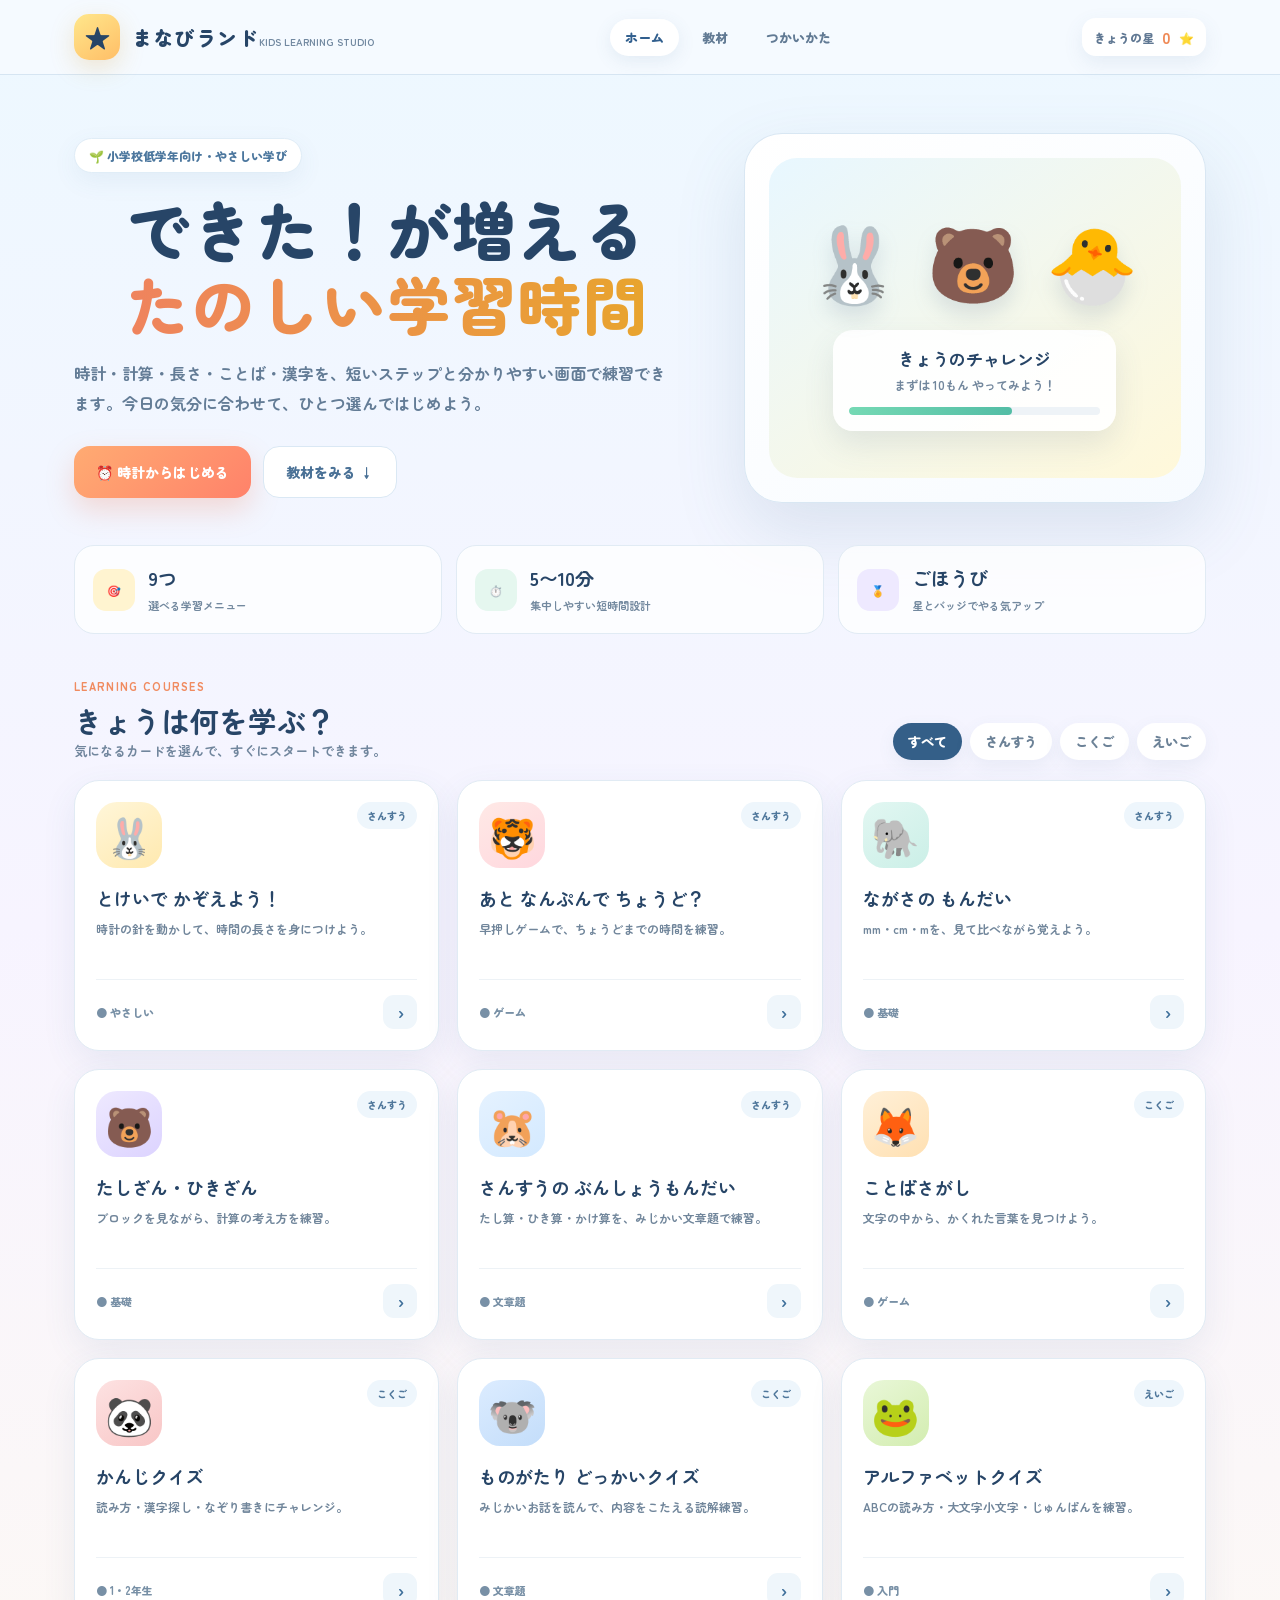
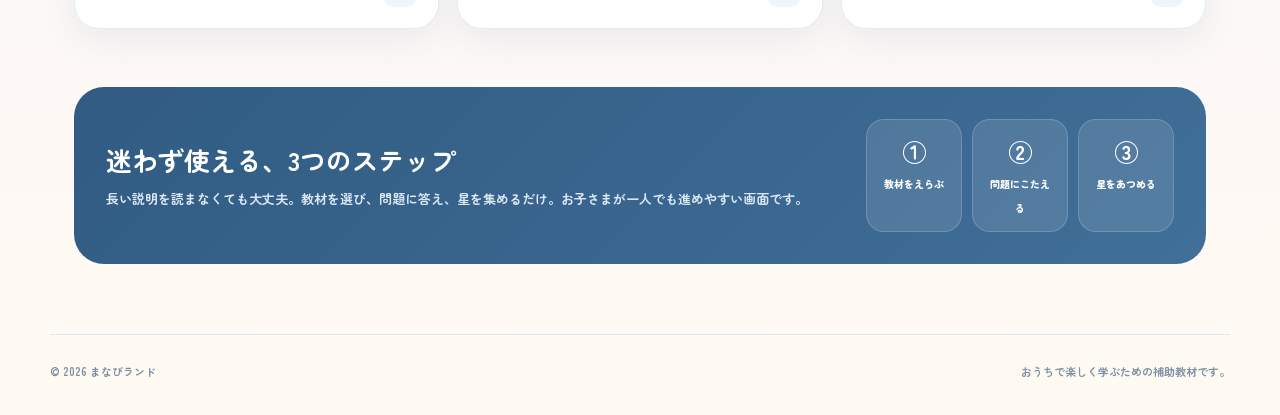
==== commit 8875b82f: "Add word-problem materials for math and Japanese reading Adds sansuu-mondai.html (addition/subtracti" ====
--- a/index.html
+++ b/index.html
@@ -24,7 +24,7 @@
 .hero-visual{position:relative;min-height:370px;background:linear-gradient(145deg,#fff,#f7fbff);border:1px solid rgba(213,229,242,.9);border-radius:38px;box-shadow:0 28px 70px rgba(77,111,146,.15);overflow:hidden;display:flex;align-items:center;justify-content:center}.hero-visual::before{content:"";position:absolute;inset:24px;border-radius:28px;background:linear-gradient(145deg,#e8f7ff,#fff8da)}.hero-scene{position:relative;text-align:center}.hero-mascots{font-size:74px;letter-spacing:3px;filter:drop-shadow(0 12px 10px rgba(73,100,131,.15))}.hero-card{margin:18px auto 0;width:min(300px,85%);background:rgba(255,255,255,.94);border-radius:20px;padding:16px;box-shadow:0 14px 30px rgba(70,102,132,.12)}.hero-card b{display:block;font-size:17px}.hero-card span{font-size:12px;color:#71869c}.mini-progress{height:8px;background:#eef3f7;border-radius:99px;margin-top:12px;overflow:hidden}.mini-progress i{display:block;width:65%;height:100%;background:linear-gradient(90deg,#75d9b4,#53bda5);border-radius:inherit}
 .stats{display:grid;grid-template-columns:repeat(3,1fr);gap:14px;margin:8px 0 44px}.stat{background:rgba(255,255,255,.78);border:1px solid #e1ebf4;border-radius:20px;padding:18px;display:flex;align-items:center;gap:13px}.stat-icon{width:42px;height:42px;border-radius:13px;display:grid;place-items:center;font-size:21px;background:#fff4d0}.stat:nth-child(2) .stat-icon{background:#e5f7ef}.stat:nth-child(3) .stat-icon{background:#eee9ff}.stat b{font-size:19px;display:block}.stat span{font-size:11px;color:#73899f;font-weight:700}
 .section-head{display:flex;justify-content:space-between;align-items:end;gap:16px;margin-bottom:20px}.section-kicker{font-size:11px;color:#f08b60;font-weight:900;letter-spacing:.12em}.section-head h2{font-size:29px;margin:5px 0 0}.section-head p{font-size:13px;color:#71869d;margin:0}.filter-tabs{display:flex;gap:8px;flex-wrap:wrap}.filter-btn{border:0;background:#fff;color:#6c8297;border-radius:999px;padding:9px 15px;font-family:inherit;font-weight:900;cursor:pointer;box-shadow:0 6px 18px rgba(75,110,145,.08)}.filter-btn.active{background:#345f88;color:#fff}
-.course-grid{display:grid;grid-template-columns:repeat(3,1fr);gap:18px}.course-card{position:relative;background:#fff;border:1px solid #e1ebf4;border-radius:25px;padding:21px;text-decoration:none;color:var(--navy);box-shadow:0 12px 34px rgba(69,105,140,.09);transition:.2s ease;overflow:hidden}.course-card:hover{transform:translateY(-5px);box-shadow:0 20px 42px rgba(69,105,140,.14)}.course-card.soon{opacity:.65;pointer-events:none}.course-top{display:flex;justify-content:space-between;align-items:start}.course-emoji{width:66px;height:66px;border-radius:21px;display:grid;place-items:center;font-size:39px;background:linear-gradient(145deg,#fff6d9,#ffe9af)}.course-card:nth-child(2) .course-emoji{background:linear-gradient(145deg,#ffe9e6,#ffd7de)}.course-card:nth-child(3) .course-emoji{background:linear-gradient(145deg,#e2f7f2,#cbefe7)}.course-card:nth-child(4) .course-emoji{background:linear-gradient(145deg,#eee9ff,#dcd3ff)}.course-card:nth-child(5) .course-emoji{background:linear-gradient(145deg,#e5f2ff,#d3e9ff)}.course-card:nth-child(6) .course-emoji{background:linear-gradient(145deg,#fff0d8,#ffe0b2)}.course-card:nth-child(7) .course-emoji{background:linear-gradient(145deg,#e9f7d8,#d3edb0)}.subject-tag{font-size:10px;font-weight:900;padding:6px 10px;border-radius:999px;background:#eef6fc;color:#4f779b}.course-card h3{font-size:18px;line-height:1.45;margin:17px 0 8px}.course-card p{font-size:12px;color:#71869b;line-height:1.7;min-height:42px;margin:0}.course-footer{display:flex;justify-content:space-between;align-items:center;margin-top:18px;padding-top:15px;border-top:1px solid #edf2f6}.level{font-size:11px;color:#7890a6;font-weight:900}.start{width:34px;height:34px;border-radius:11px;background:#eff6fb;display:grid;place-items:center;font-size:18px;color:#3f709b}.course-card:hover .start{background:#ff956f;color:#fff}
+.course-grid{display:grid;grid-template-columns:repeat(3,1fr);gap:18px}.course-card{position:relative;background:#fff;border:1px solid #e1ebf4;border-radius:25px;padding:21px;text-decoration:none;color:var(--navy);box-shadow:0 12px 34px rgba(69,105,140,.09);transition:.2s ease;overflow:hidden}.course-card:hover{transform:translateY(-5px);box-shadow:0 20px 42px rgba(69,105,140,.14)}.course-card.soon{opacity:.65;pointer-events:none}.course-top{display:flex;justify-content:space-between;align-items:start}.course-emoji{width:66px;height:66px;border-radius:21px;display:grid;place-items:center;font-size:39px;background:linear-gradient(145deg,#fff6d9,#ffe9af)}.course-card:nth-child(2) .course-emoji{background:linear-gradient(145deg,#ffe9e6,#ffd7de)}.course-card:nth-child(3) .course-emoji{background:linear-gradient(145deg,#e2f7f2,#cbefe7)}.course-card:nth-child(4) .course-emoji{background:linear-gradient(145deg,#eee9ff,#dcd3ff)}.course-card:nth-child(5) .course-emoji{background:linear-gradient(145deg,#e5f2ff,#d3e9ff)}.course-card:nth-child(6) .course-emoji{background:linear-gradient(145deg,#fff0d8,#ffe0b2)}.course-card:nth-child(7) .course-emoji{background:linear-gradient(145deg,#fde2e2,#f8c6c6)}.course-card:nth-child(8) .course-emoji{background:linear-gradient(145deg,#dcecff,#c3ddfa)}.course-card:nth-child(9) .course-emoji{background:linear-gradient(145deg,#e9f7d8,#d3edb0)}.subject-tag{font-size:10px;font-weight:900;padding:6px 10px;border-radius:999px;background:#eef6fc;color:#4f779b}.course-card h3{font-size:18px;line-height:1.45;margin:17px 0 8px}.course-card p{font-size:12px;color:#71869b;line-height:1.7;min-height:42px;margin:0}.course-footer{display:flex;justify-content:space-between;align-items:center;margin-top:18px;padding-top:15px;border-top:1px solid #edf2f6}.level{font-size:11px;color:#7890a6;font-weight:900}.start{width:34px;height:34px;border-radius:11px;background:#eff6fb;display:grid;place-items:center;font-size:18px;color:#3f709b}.course-card:hover .start{background:#ff956f;color:#fff}
 .learning-guide{margin:58px 0 70px;background:linear-gradient(135deg,#315b83,#406f98);border-radius:30px;padding:32px;color:#fff;display:grid;grid-template-columns:1fr auto;align-items:center;gap:30px;overflow:hidden}.learning-guide h2{font-size:26px;margin:0 0 9px}.learning-guide p{color:#d9e7f2;font-size:13px;line-height:1.8;margin:0}.guide-steps{display:flex;gap:10px}.guide-step{width:96px;background:rgba(255,255,255,.11);border:1px solid rgba(255,255,255,.18);border-radius:18px;padding:14px;text-align:center}.guide-step b{font-size:24px;display:block}.guide-step span{font-size:10px;font-weight:900}.footer-wrap{border-top:1px solid #dce8f2;padding:28px 0 36px;display:flex;justify-content:space-between;gap:20px;font-size:11px;color:#7c91a5}
 @media(max-width:880px){.desktop-nav{display:none}.hero-grid{grid-template-columns:1fr}.hero-visual{min-height:300px}.course-grid{grid-template-columns:repeat(2,1fr)}.learning-guide{grid-template-columns:1fr}.guide-steps{flex-wrap:wrap}.stats{grid-template-columns:1fr}}
 @media(max-width:560px){.site-shell{padding:0 15px}.header-inner{height:64px}.brand-copy,.header-action span{display:none}.hero{padding-top:36px}.hero h1{font-size:38px}.hero p{font-size:14px}.hero-visual{min-height:255px;border-radius:27px}.hero-mascots{font-size:55px}.stats{margin-top:0}.course-grid{grid-template-columns:1fr}.section-head{align-items:start;flex-direction:column}.learning-guide{padding:25px 20px}.footer-wrap{flex-direction:column}.header-action{padding:7px 10px}}
@@ -34,7 +34,7 @@
 <header class="site-header"><div class="site-shell header-inner"><a class="brand" href="index.html"><span class="brand-mark">★</span><span><span class="brand-name">まなびランド</span><span class="brand-copy">KIDS LEARNING STUDIO</span></span></a><nav class="desktop-nav"><a class="active" href="#home">ホーム</a><a href="#courses">教材</a><a href="#guide">つかいかた</a></nav><div class="header-action"><span>きょうの星</span><strong id="starCount">0</strong> ⭐</div></div></header>
 <main id="home">
 <section class="hero"><div class="site-shell hero-grid"><div><span class="eyebrow">🌱 小学校低学年向け・やさしい学び</span><h1>できた！が増える<br><span>たのしい学習時間</span></h1><p>時計・計算・長さ・ことば・漢字を、短いステップと分かりやすい画面で練習できます。今日の気分に合わせて、ひとつ選んではじめよう。</p><div class="hero-actions"><a class="primary-cta" href="tokei-kazoeyou.html">⏰ 時計からはじめる</a><a class="secondary-cta" href="#courses">教材をみる ↓</a></div></div><div class="hero-visual"><div class="hero-scene"><div class="hero-mascots">🐰 🐻 🐣</div><div class="hero-card"><b>きょうのチャレンジ</b><span>まずは 10もん やってみよう！</span><div class="mini-progress"><i></i></div></div></div></div></div></section>
-<div class="site-shell"><section class="stats" aria-label="学習サービスの特徴"><div class="stat"><span class="stat-icon">🎯</span><div><b>7つ</b><span>選べる学習メニュー</span></div></div><div class="stat"><span class="stat-icon">⏱️</span><div><b>5〜10分</b><span>集中しやすい短時間設計</span></div></div><div class="stat"><span class="stat-icon">🏅</span><div><b>ごほうび</b><span>星とバッジでやる気アップ</span></div></div></section>
+<div class="site-shell"><section class="stats" aria-label="学習サービスの特徴"><div class="stat"><span class="stat-icon">🎯</span><div><b>9つ</b><span>選べる学習メニュー</span></div></div><div class="stat"><span class="stat-icon">⏱️</span><div><b>5〜10分</b><span>集中しやすい短時間設計</span></div></div><div class="stat"><span class="stat-icon">🏅</span><div><b>ごほうび</b><span>星とバッジでやる気アップ</span></div></div></section>
 <section id="courses"><div class="section-head"><div><div class="section-kicker">LEARNING COURSES</div><h2>きょうは何を学ぶ？</h2><p>気になるカードを選んで、すぐにスタートできます。</p></div><div class="filter-tabs"><button class="filter-btn active" data-filter="all">すべて</button><button class="filter-btn" data-filter="math">さんすう</button><button class="filter-btn" data-filter="lang">こくご</button><button class="filter-btn" data-filter="eng">えいご</button></div></div><div class="course-grid" id="courseGrid"></div></section>
 <section class="learning-guide" id="guide"><div><h2>迷わず使える、3つのステップ</h2><p>長い説明を読まなくても大丈夫。教材を選び、問題に答え、星を集めるだけ。お子さまが一人でも進めやすい画面です。</p></div><div class="guide-steps"><div class="guide-step"><b>①</b><span>教材をえらぶ</span></div><div class="guide-step"><b>②</b><span>問題にこたえる</span></div><div class="guide-step"><b>③</b><span>星をあつめる</span></div></div></section></div>
 </main>
@@ -45,8 +45,10 @@
 {cat:'math',tag:'さんすう',emoji:'🐯',title:'あと なんぷんで ちょうど？',desc:'早押しゲームで、ちょうどまでの時間を練習。',level:'ゲーム',file:'hayaoshi.html'},
 {cat:'math',tag:'さんすう',emoji:'🐘',title:'ながさの もんだい',desc:'mm・cm・mを、見て比べながら覚えよう。',level:'基礎',file:'nagasa.html'},
 {cat:'math',tag:'さんすう',emoji:'🐻',title:'たしざん・ひきざん',desc:'ブロックを見ながら、計算の考え方を練習。',level:'基礎',file:'keisan.html'},
+{cat:'math',tag:'さんすう',emoji:'🐹',title:'さんすうの ぶんしょうもんだい',desc:'たし算・ひき算・かけ算を、みじかい文章題で練習。',level:'文章題',file:'sansuu-mondai.html'},
 {cat:'lang',tag:'こくご',emoji:'🦊',title:'ことばさがし',desc:'文字の中から、かくれた言葉を見つけよう。',level:'ゲーム',file:'kotoba.html'},
 {cat:'lang',tag:'こくご',emoji:'🐼',title:'かんじクイズ',desc:'読み方・漢字探し・なぞり書きにチャレンジ。',level:'1・2年生',file:'kanji.html'},
+{cat:'lang',tag:'こくご',emoji:'🐨',title:'ものがたり どっかいクイズ',desc:'みじかいお話を読んで、内容をこたえる読解練習。',level:'文章題',file:'kokugo-dokkai.html'},
 {cat:'eng',tag:'えいご',emoji:'🐸',title:'アルファベットクイズ',desc:'ABCの読み方・大文字小文字・じゅんばんを練習。',level:'入門',file:'english.html'}];
 const grid=document.getElementById('courseGrid');
 function render(filter='all'){grid.innerHTML='';courses.filter(c=>filter==='all'||c.cat===filter).forEach(c=>{const a=document.createElement('a');a.className='course-card';a.href=c.file;a.innerHTML=`<div class="course-top"><div class="course-emoji">${c.emoji}</div><span class="subject-tag">${c.tag}</span></div><h3>${c.title}</h3><p>${c.desc}</p><div class="course-footer"><span class="level">● ${c.level}</span><span class="start">›</span></div>`;grid.appendChild(a)})}
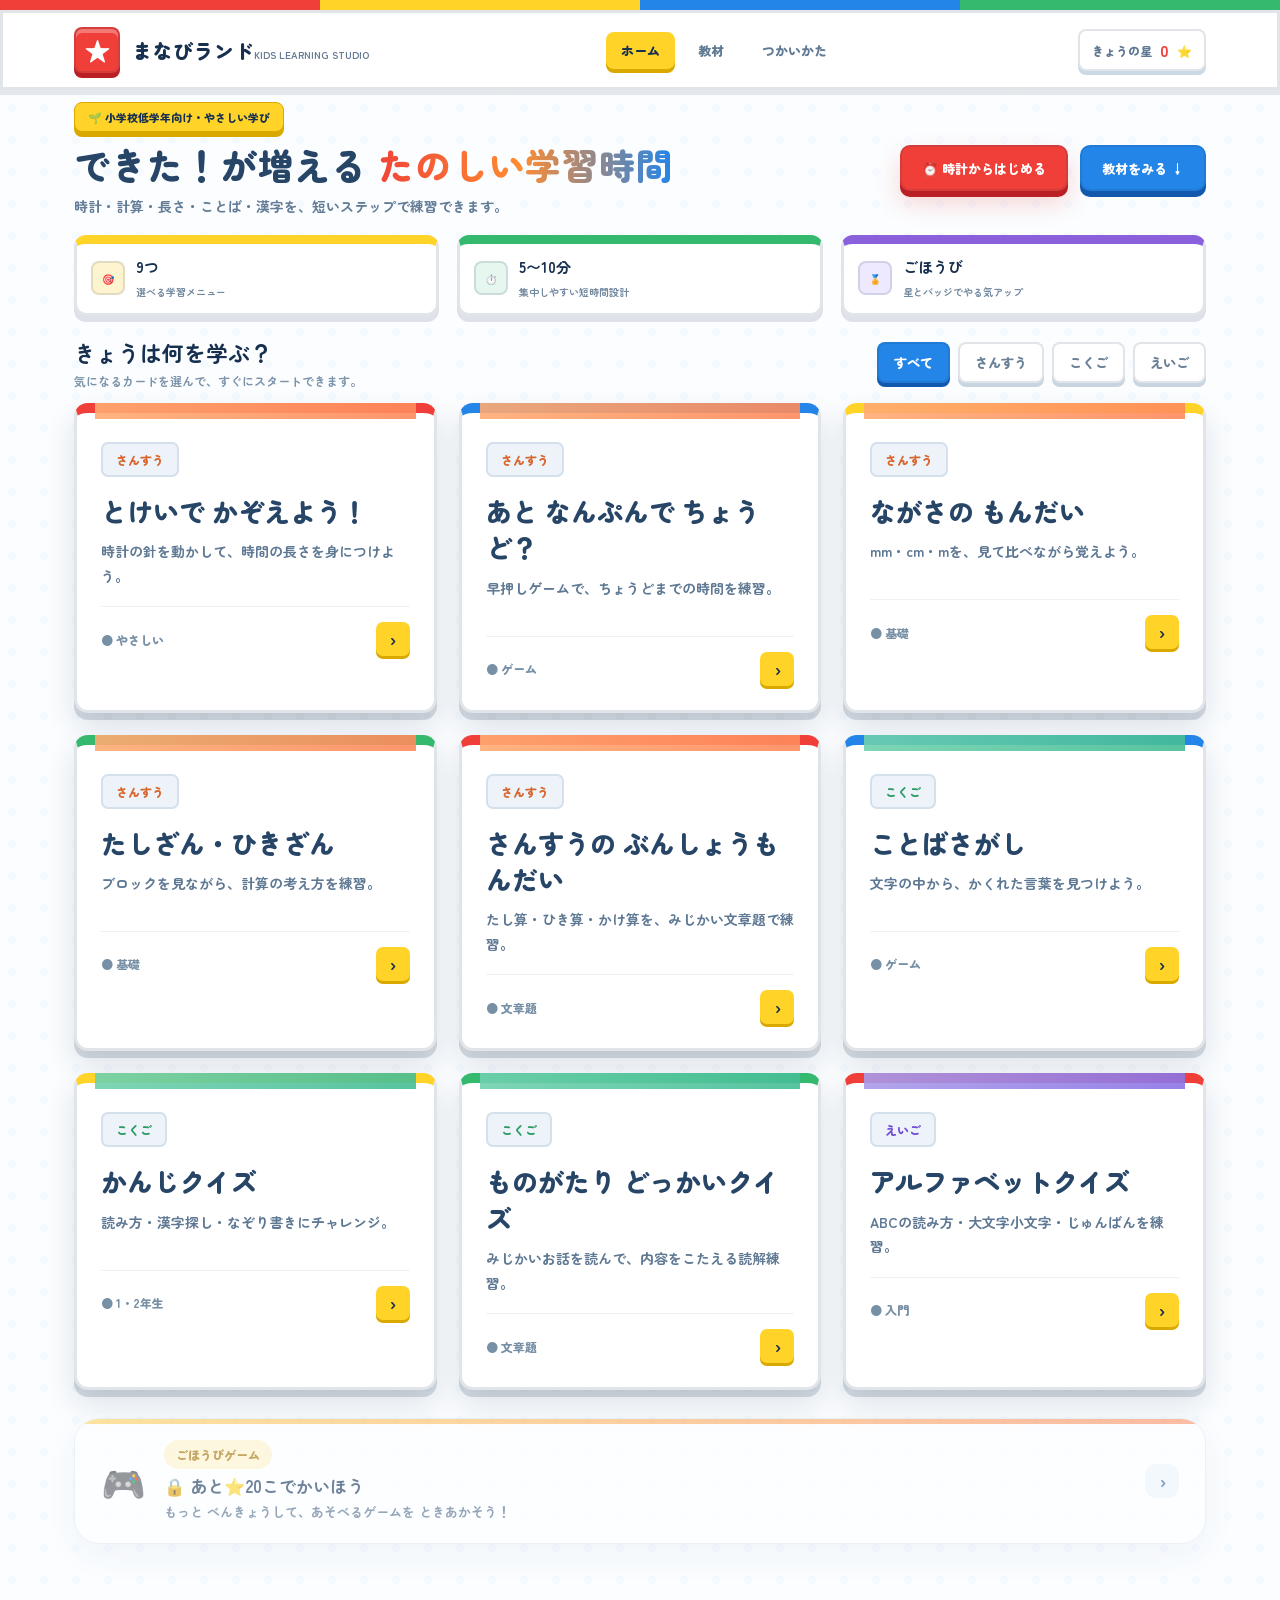
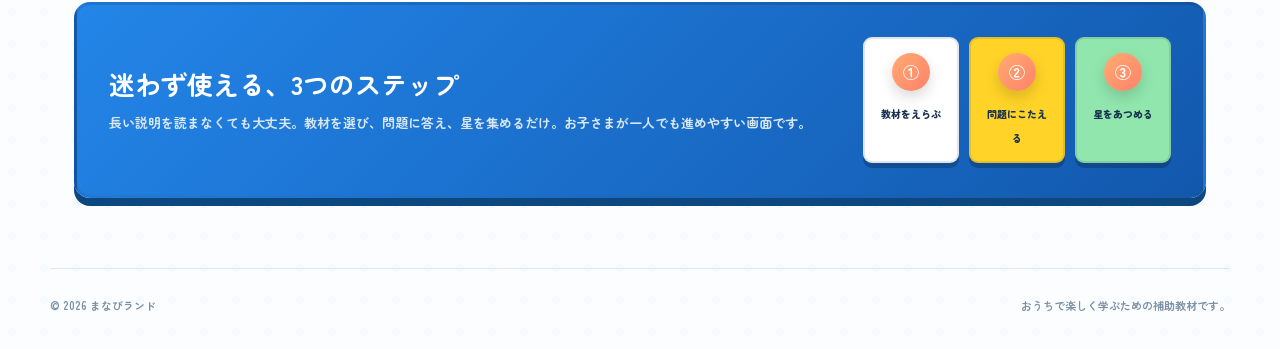
==== commit abd9de42: "Fix star persistence and add unlockable reward-game hub - Replace the undefined window.storage calls" ====
--- a/index.html
+++ b/index.html
@@ -18,24 +18,29 @@
 .brand-mark{width:46px;height:46px;border-radius:15px;display:grid;place-items:center;background:linear-gradient(145deg,#ffe78b,#ffbe67);box-shadow:0 8px 24px rgba(210,153,49,.22);font-size:25px}.brand-name{font-size:20px;font-weight:900;letter-spacing:.06em}.brand-copy{font-size:10px;color:#7188a0;font-weight:700}
 .desktop-nav{display:flex;gap:8px}.desktop-nav a{padding:9px 15px;border-radius:999px;color:#617a94;text-decoration:none;font-size:13px;font-weight:900}.desktop-nav a:hover,.desktop-nav a.active{background:#fff;color:#315f8e;box-shadow:0 5px 18px rgba(76,115,153,.11)}
 .header-action{display:flex;align-items:center;gap:8px;background:#fff;padding:7px 12px;border-radius:14px;box-shadow:0 7px 20px rgba(76,115,153,.1);font-size:12px;font-weight:900;color:#607893}.header-action strong{font-size:16px;color:#ef8a57}
-.hero{padding:58px 0 34px}.hero-grid{display:grid;grid-template-columns:1.15fr .85fr;align-items:center;gap:44px}.eyebrow{display:inline-flex;align-items:center;gap:8px;background:#fff;border:1px solid #e0edf7;padding:8px 14px;border-radius:999px;font-size:12px;font-weight:900;color:#4c779e;box-shadow:0 8px 24px rgba(80,119,154,.08)}
-.hero h1{font-size:clamp(37px,5vw,64px);line-height:1.18;margin:18px 0 16px;letter-spacing:.02em;color:#274567}.hero h1 span{background:linear-gradient(90deg,#ef835e,#e8a42e);-webkit-background-clip:text;color:transparent}.hero p{max-width:600px;color:#637c96;font-size:16px;line-height:1.9;margin:0}
-.hero-actions{display:flex;gap:12px;margin-top:28px;flex-wrap:wrap}.primary-cta,.secondary-cta{display:inline-flex;align-items:center;justify-content:center;gap:9px;min-height:52px;padding:0 22px;border-radius:16px;text-decoration:none;font-weight:900;font-size:14px}.primary-cta{background:linear-gradient(135deg,#ffab72,#ff826a);color:#fff;box-shadow:0 12px 28px rgba(239,128,90,.25)}.secondary-cta{background:#fff;color:#4a7196;border:1px solid #dae8f4}
-.hero-visual{position:relative;min-height:370px;background:linear-gradient(145deg,#fff,#f7fbff);border:1px solid rgba(213,229,242,.9);border-radius:38px;box-shadow:0 28px 70px rgba(77,111,146,.15);overflow:hidden;display:flex;align-items:center;justify-content:center}.hero-visual::before{content:"";position:absolute;inset:24px;border-radius:28px;background:linear-gradient(145deg,#e8f7ff,#fff8da)}.hero-scene{position:relative;text-align:center}.hero-mascots{font-size:74px;letter-spacing:3px;filter:drop-shadow(0 12px 10px rgba(73,100,131,.15))}.hero-card{margin:18px auto 0;width:min(300px,85%);background:rgba(255,255,255,.94);border-radius:20px;padding:16px;box-shadow:0 14px 30px rgba(70,102,132,.12)}.hero-card b{display:block;font-size:17px}.hero-card span{font-size:12px;color:#71869c}.mini-progress{height:8px;background:#eef3f7;border-radius:99px;margin-top:12px;overflow:hidden}.mini-progress i{display:block;width:65%;height:100%;background:linear-gradient(90deg,#75d9b4,#53bda5);border-radius:inherit}
-.stats{display:grid;grid-template-columns:repeat(3,1fr);gap:14px;margin:8px 0 44px}.stat{background:rgba(255,255,255,.78);border:1px solid #e1ebf4;border-radius:20px;padding:18px;display:flex;align-items:center;gap:13px}.stat-icon{width:42px;height:42px;border-radius:13px;display:grid;place-items:center;font-size:21px;background:#fff4d0}.stat:nth-child(2) .stat-icon{background:#e5f7ef}.stat:nth-child(3) .stat-icon{background:#eee9ff}.stat b{font-size:19px;display:block}.stat span{font-size:11px;color:#73899f;font-weight:700}
-.section-head{display:flex;justify-content:space-between;align-items:end;gap:16px;margin-bottom:20px}.section-kicker{font-size:11px;color:#f08b60;font-weight:900;letter-spacing:.12em}.section-head h2{font-size:29px;margin:5px 0 0}.section-head p{font-size:13px;color:#71869d;margin:0}.filter-tabs{display:flex;gap:8px;flex-wrap:wrap}.filter-btn{border:0;background:#fff;color:#6c8297;border-radius:999px;padding:9px 15px;font-family:inherit;font-weight:900;cursor:pointer;box-shadow:0 6px 18px rgba(75,110,145,.08)}.filter-btn.active{background:#345f88;color:#fff}
-.course-grid{display:grid;grid-template-columns:repeat(3,1fr);gap:18px}.course-card{position:relative;background:#fff;border:1px solid #e1ebf4;border-radius:25px;padding:21px;text-decoration:none;color:var(--navy);box-shadow:0 12px 34px rgba(69,105,140,.09);transition:.2s ease;overflow:hidden}.course-card:hover{transform:translateY(-5px);box-shadow:0 20px 42px rgba(69,105,140,.14)}.course-card.soon{opacity:.65;pointer-events:none}.course-top{display:flex;justify-content:space-between;align-items:start}.course-emoji{width:66px;height:66px;border-radius:21px;display:grid;place-items:center;font-size:39px;background:linear-gradient(145deg,#fff6d9,#ffe9af)}.course-card:nth-child(2) .course-emoji{background:linear-gradient(145deg,#ffe9e6,#ffd7de)}.course-card:nth-child(3) .course-emoji{background:linear-gradient(145deg,#e2f7f2,#cbefe7)}.course-card:nth-child(4) .course-emoji{background:linear-gradient(145deg,#eee9ff,#dcd3ff)}.course-card:nth-child(5) .course-emoji{background:linear-gradient(145deg,#e5f2ff,#d3e9ff)}.course-card:nth-child(6) .course-emoji{background:linear-gradient(145deg,#fff0d8,#ffe0b2)}.course-card:nth-child(7) .course-emoji{background:linear-gradient(145deg,#fde2e2,#f8c6c6)}.course-card:nth-child(8) .course-emoji{background:linear-gradient(145deg,#dcecff,#c3ddfa)}.course-card:nth-child(9) .course-emoji{background:linear-gradient(145deg,#e9f7d8,#d3edb0)}.subject-tag{font-size:10px;font-weight:900;padding:6px 10px;border-radius:999px;background:#eef6fc;color:#4f779b}.course-card h3{font-size:18px;line-height:1.45;margin:17px 0 8px}.course-card p{font-size:12px;color:#71869b;line-height:1.7;min-height:42px;margin:0}.course-footer{display:flex;justify-content:space-between;align-items:center;margin-top:18px;padding-top:15px;border-top:1px solid #edf2f6}.level{font-size:11px;color:#7890a6;font-weight:900}.start{width:34px;height:34px;border-radius:11px;background:#eff6fb;display:grid;place-items:center;font-size:18px;color:#3f709b}.course-card:hover .start{background:#ff956f;color:#fff}
-.learning-guide{margin:58px 0 70px;background:linear-gradient(135deg,#315b83,#406f98);border-radius:30px;padding:32px;color:#fff;display:grid;grid-template-columns:1fr auto;align-items:center;gap:30px;overflow:hidden}.learning-guide h2{font-size:26px;margin:0 0 9px}.learning-guide p{color:#d9e7f2;font-size:13px;line-height:1.8;margin:0}.guide-steps{display:flex;gap:10px}.guide-step{width:96px;background:rgba(255,255,255,.11);border:1px solid rgba(255,255,255,.18);border-radius:18px;padding:14px;text-align:center}.guide-step b{font-size:24px;display:block}.guide-step span{font-size:10px;font-weight:900}.footer-wrap{border-top:1px solid #dce8f2;padding:28px 0 36px;display:flex;justify-content:space-between;gap:20px;font-size:11px;color:#7c91a5}
-@media(max-width:880px){.desktop-nav{display:none}.hero-grid{grid-template-columns:1fr}.hero-visual{min-height:300px}.course-grid{grid-template-columns:repeat(2,1fr)}.learning-guide{grid-template-columns:1fr}.guide-steps{flex-wrap:wrap}.stats{grid-template-columns:1fr}}
-@media(max-width:560px){.site-shell{padding:0 15px}.header-inner{height:64px}.brand-copy,.header-action span{display:none}.hero{padding-top:36px}.hero h1{font-size:38px}.hero p{font-size:14px}.hero-visual{min-height:255px;border-radius:27px}.hero-mascots{font-size:55px}.stats{margin-top:0}.course-grid{grid-template-columns:1fr}.section-head{align-items:start;flex-direction:column}.learning-guide{padding:25px 20px}.footer-wrap{flex-direction:column}.header-action{padding:7px 10px}}
+.hero{padding:22px 0 16px}.hero-grid{display:flex;align-items:center;justify-content:space-between;gap:24px;flex-wrap:wrap}.eyebrow{display:inline-flex;align-items:center;gap:8px;background:#fff;border:1px solid #e0edf7;padding:6px 13px;border-radius:999px;font-size:11px;font-weight:900;color:#4c779e;box-shadow:0 8px 24px rgba(80,119,154,.08)}
+.hero h1{font-size:clamp(24px,3.4vw,36px);line-height:1.25;margin:10px 0 8px;letter-spacing:.02em;color:#274567}.hero h1 span{background:linear-gradient(90deg,#ef835e,#e8a42e);-webkit-background-clip:text;color:transparent}.hero p{max-width:600px;color:#637c96;font-size:14px;line-height:1.7;margin:0}
+.hero-actions{display:flex;gap:12px;margin-top:16px;flex-wrap:wrap}.primary-cta,.secondary-cta{display:inline-flex;align-items:center;justify-content:center;gap:9px;min-height:46px;padding:0 20px;border-radius:14px;text-decoration:none;font-weight:900;font-size:13px}.primary-cta{background:linear-gradient(135deg,#ffab72,#ff826a);color:#fff;box-shadow:0 12px 28px rgba(239,128,90,.25)}.secondary-cta{background:#fff;color:#4a7196;border:1px solid #dae8f4}
+.stats{display:grid;grid-template-columns:repeat(3,1fr);gap:12px;margin:0 0 20px}.stat{background:rgba(255,255,255,.78);border:1px solid #e1ebf4;border-radius:16px;padding:12px 14px;display:flex;align-items:center;gap:11px}.stat-icon{width:34px;height:34px;border-radius:11px;display:grid;place-items:center;font-size:17px;background:#fff4d0}.stat:nth-child(2) .stat-icon{background:#e5f7ef}.stat:nth-child(3) .stat-icon{background:#eee9ff}.stat b{font-size:15px;display:block}.stat span{font-size:10px;color:#73899f;font-weight:700}
+.section-head{display:flex;justify-content:space-between;align-items:center;gap:16px;margin-bottom:14px}.section-head h2{font-size:22px;margin:0}.section-head p{font-size:12px;color:#7c93a9;margin:4px 0 0}.filter-tabs{display:flex;gap:8px;flex-wrap:wrap}.filter-btn{border:0;background:#fff;color:#6c8297;border-radius:999px;padding:9px 15px;font-family:inherit;font-weight:900;cursor:pointer;box-shadow:0 6px 18px rgba(75,110,145,.08)}.filter-btn.active{background:linear-gradient(135deg,#ffab72,#ff826a);color:#fff;box-shadow:0 8px 20px rgba(239,128,90,.3)}
+.course-grid{display:grid;grid-template-columns:repeat(3,1fr);gap:18px}.course-card{position:relative;background:#fff;border:1px solid #e1ebf4;border-radius:25px;padding:24px;text-decoration:none;color:var(--navy);box-shadow:0 12px 34px rgba(69,105,140,.09);transition:.2s ease;overflow:hidden}.course-card::before{content:"";position:absolute;top:0;left:0;right:0;height:5px;background:#dfeaf5}.course-card:hover{transform:translateY(-5px);box-shadow:0 20px 42px rgba(69,105,140,.14)}.course-card.soon{opacity:.65;pointer-events:none}.course-top{display:flex;justify-content:flex-start;align-items:start}.subject-tag{font-size:12px;font-weight:900;padding:7px 13px;border-radius:999px;background:#eef6fc;color:#4f779b}.course-card h3{font-size:26px;line-height:1.4;margin:16px 0 10px;font-weight:900}.course-card p{font-size:14px;color:#5f7994;line-height:1.75;min-height:42px;margin:0}.course-footer{display:flex;justify-content:space-between;align-items:center;margin-top:18px;padding-top:15px;border-top:1px solid #edf2f6}.level{font-size:12px;color:#7890a6;font-weight:900}.start{width:34px;height:34px;border-radius:11px;background:#eff6fb;display:grid;place-items:center;font-size:18px;color:#3f709b}.course-card:hover .start{background:#ff956f;color:#fff}
+.course-card.cat-math::before{background:linear-gradient(90deg,#ffab72,#ff8a5c)}.course-card.cat-math .subject-tag{background:#ffe9de;color:#d9662f}.course-card.cat-math .start{color:#d9662f}.course-card.cat-math:hover .start{background:#ff8a5c}
+.course-card.cat-lang::before{background:linear-gradient(90deg,#6fd1ae,#45bd95)}.course-card.cat-lang .subject-tag{background:#e3f7ee;color:#2f9c68}.course-card.cat-lang .start{color:#2f9c68}.course-card.cat-lang:hover .start{background:#45bd95}
+.course-card.cat-eng::before{background:linear-gradient(90deg,#a99bea,#8b74e6)}.course-card.cat-eng .subject-tag{background:#ede7ff;color:#7350d6}.course-card.cat-eng .start{color:#7350d6}.course-card.cat-eng:hover .start{background:#8b74e6}
+.reward-promo{position:relative;display:flex;align-items:center;gap:18px;margin:28px 0 0;background:#fff;border:1px solid #e1ebf4;border-radius:25px;padding:22px 26px;text-decoration:none;color:var(--navy);box-shadow:0 12px 34px rgba(69,105,140,.09);overflow:hidden;transition:.2s ease}.reward-promo::before{content:"";position:absolute;top:0;left:0;right:0;height:5px;background:linear-gradient(90deg,#ffd76c,#ff9a73)}.reward-promo:hover{transform:translateY(-4px);box-shadow:0 20px 42px rgba(69,105,140,.14)}.reward-promo.locked{opacity:.65;pointer-events:none}.rp-icon{font-size:36px;flex:0 0 auto}.rp-body{flex:1}.rp-tag{font-size:12px;font-weight:900;padding:6px 12px;border-radius:999px;background:#fff4d0;color:#a97a12}.rp-body h3{font-size:17px;margin:8px 0 4px}.rp-body p{font-size:13px;color:#5f7994;margin:0}.rp-cta{margin-left:auto;width:34px;height:34px;border-radius:11px;background:#eff6fb;display:grid;place-items:center;font-size:18px;color:#3f709b;flex:0 0 auto}.reward-promo:hover .rp-cta{background:#ff956f;color:#fff}
+.learning-guide{margin:58px 0 70px;background:linear-gradient(135deg,#315b83,#406f98);border-radius:30px;padding:32px;color:#fff;display:grid;grid-template-columns:1fr auto;align-items:center;gap:30px;overflow:hidden}.learning-guide h2{font-size:26px;margin:0 0 9px}.learning-guide p{color:#d9e7f2;font-size:13px;line-height:1.8;margin:0}.guide-steps{display:flex;gap:10px}.guide-step{width:96px;background:rgba(255,255,255,.11);border:1px solid rgba(255,255,255,.18);border-radius:18px;padding:14px;text-align:center}.guide-step b{display:grid;place-items:center;width:38px;height:38px;margin:0 auto 8px;border-radius:50%;background:linear-gradient(135deg,#ffab72,#ff826a);font-size:16px;color:#fff;box-shadow:0 6px 14px rgba(0,0,0,.15)}.guide-step span{font-size:10px;font-weight:900}.footer-wrap{border-top:1px solid #dce8f2;padding:28px 0 36px;display:flex;justify-content:space-between;gap:20px;font-size:11px;color:#7c91a5}
+@media(max-width:880px){.desktop-nav{display:none}.course-grid{grid-template-columns:repeat(2,1fr)}.learning-guide{grid-template-columns:1fr}.guide-steps{flex-wrap:wrap}}
+@media(max-width:560px){.site-shell{padding:0 15px}.header-inner{height:64px}.brand-copy,.header-action span{display:none}.stats{grid-template-columns:1fr}.course-grid{grid-template-columns:1fr}.section-head{align-items:start;flex-direction:column}.reward-promo{flex-wrap:wrap;padding:20px}.learning-guide{padding:25px 20px}.footer-wrap{flex-direction:column}.header-action{padding:7px 10px}}
 </style>
+<link rel="stylesheet" href="block-theme.css">
 </head>
 <body>
 <header class="site-header"><div class="site-shell header-inner"><a class="brand" href="index.html"><span class="brand-mark">★</span><span><span class="brand-name">まなびランド</span><span class="brand-copy">KIDS LEARNING STUDIO</span></span></a><nav class="desktop-nav"><a class="active" href="#home">ホーム</a><a href="#courses">教材</a><a href="#guide">つかいかた</a></nav><div class="header-action"><span>きょうの星</span><strong id="starCount">0</strong> ⭐</div></div></header>
 <main id="home">
-<section class="hero"><div class="site-shell hero-grid"><div><span class="eyebrow">🌱 小学校低学年向け・やさしい学び</span><h1>できた！が増える<br><span>たのしい学習時間</span></h1><p>時計・計算・長さ・ことば・漢字を、短いステップと分かりやすい画面で練習できます。今日の気分に合わせて、ひとつ選んではじめよう。</p><div class="hero-actions"><a class="primary-cta" href="tokei-kazoeyou.html">⏰ 時計からはじめる</a><a class="secondary-cta" href="#courses">教材をみる ↓</a></div></div><div class="hero-visual"><div class="hero-scene"><div class="hero-mascots">🐰 🐻 🐣</div><div class="hero-card"><b>きょうのチャレンジ</b><span>まずは 10もん やってみよう！</span><div class="mini-progress"><i></i></div></div></div></div></div></section>
+<section class="hero"><div class="site-shell hero-grid"><div><span class="eyebrow">🌱 小学校低学年向け・やさしい学び</span><h1>できた！が増える<span> たのしい学習時間</span></h1><p>時計・計算・長さ・ことば・漢字を、短いステップで練習できます。</p></div><div class="hero-actions"><a class="primary-cta" href="tokei-kazoeyou.html">⏰ 時計からはじめる</a><a class="secondary-cta" href="#courses">教材をみる ↓</a></div></div></section>
 <div class="site-shell"><section class="stats" aria-label="学習サービスの特徴"><div class="stat"><span class="stat-icon">🎯</span><div><b>9つ</b><span>選べる学習メニュー</span></div></div><div class="stat"><span class="stat-icon">⏱️</span><div><b>5〜10分</b><span>集中しやすい短時間設計</span></div></div><div class="stat"><span class="stat-icon">🏅</span><div><b>ごほうび</b><span>星とバッジでやる気アップ</span></div></div></section>
-<section id="courses"><div class="section-head"><div><div class="section-kicker">LEARNING COURSES</div><h2>きょうは何を学ぶ？</h2><p>気になるカードを選んで、すぐにスタートできます。</p></div><div class="filter-tabs"><button class="filter-btn active" data-filter="all">すべて</button><button class="filter-btn" data-filter="math">さんすう</button><button class="filter-btn" data-filter="lang">こくご</button><button class="filter-btn" data-filter="eng">えいご</button></div></div><div class="course-grid" id="courseGrid"></div></section>
+<section id="courses"><div class="section-head"><div><h2>きょうは何を学ぶ？</h2><p>気になるカードを選んで、すぐにスタートできます。</p></div><div class="filter-tabs"><button class="filter-btn active" data-filter="all">すべて</button><button class="filter-btn" data-filter="math">さんすう</button><button class="filter-btn" data-filter="lang">こくご</button><button class="filter-btn" data-filter="eng">えいご</button></div></div><div class="course-grid" id="courseGrid"></div></section>
+<a class="reward-promo locked" id="rewardPromo" href="game.html"><span class="rp-icon">🎮</span><div class="rp-body"><span class="rp-tag">ごほうびゲーム</span><h3 id="rpTitle">🔒 あと⭐<span id="rpNeed">20</span>こでかいほう</h3><p id="rpDesc">もっと べんきょうして、あそべるゲームを ときあかそう！</p></div><span class="rp-cta">›</span></a>
 <section class="learning-guide" id="guide"><div><h2>迷わず使える、3つのステップ</h2><p>長い説明を読まなくても大丈夫。教材を選び、問題に答え、星を集めるだけ。お子さまが一人でも進めやすい画面です。</p></div><div class="guide-steps"><div class="guide-step"><b>①</b><span>教材をえらぶ</span></div><div class="guide-step"><b>②</b><span>問題にこたえる</span></div><div class="guide-step"><b>③</b><span>星をあつめる</span></div></div></section></div>
 </main>
 <footer><div class="site-shell footer-wrap"><div>© 2026 まなびランド</div><div>おうちで楽しく学ぶための補助教材です。</div></div></footer>
@@ -51,10 +56,18 @@
 {cat:'lang',tag:'こくご',emoji:'🐨',title:'ものがたり どっかいクイズ',desc:'みじかいお話を読んで、内容をこたえる読解練習。',level:'文章題',file:'kokugo-dokkai.html'},
 {cat:'eng',tag:'えいご',emoji:'🐸',title:'アルファベットクイズ',desc:'ABCの読み方・大文字小文字・じゅんばんを練習。',level:'入門',file:'english.html'}];
 const grid=document.getElementById('courseGrid');
-function render(filter='all'){grid.innerHTML='';courses.filter(c=>filter==='all'||c.cat===filter).forEach(c=>{const a=document.createElement('a');a.className='course-card';a.href=c.file;a.innerHTML=`<div class="course-top"><div class="course-emoji">${c.emoji}</div><span class="subject-tag">${c.tag}</span></div><h3>${c.title}</h3><p>${c.desc}</p><div class="course-footer"><span class="level">● ${c.level}</span><span class="start">›</span></div>`;grid.appendChild(a)})}
+function render(filter='all'){grid.innerHTML='';courses.filter(c=>filter==='all'||c.cat===filter).forEach(c=>{const a=document.createElement('a');a.className=`course-card cat-${c.cat}`;a.href=c.file;a.innerHTML=`<div class="course-top"><span class="subject-tag">${c.tag}</span></div><h3>${c.title}</h3><p>${c.desc}</p><div class="course-footer"><span class="level">● ${c.level}</span><span class="start">›</span></div>`;grid.appendChild(a)})}
 render();
 document.querySelectorAll('.filter-btn').forEach(btn=>btn.addEventListener('click',()=>{document.querySelectorAll('.filter-btn').forEach(b=>b.classList.remove('active'));btn.classList.add('active');render(btn.dataset.filter)}));
 let stars=0;Object.keys(localStorage).forEach(k=>{if(/star|score|total/i.test(k)){const v=parseInt(localStorage.getItem(k),10);if(Number.isFinite(v))stars+=v}});document.getElementById('starCount').textContent=Math.min(stars,999);
+const REWARD_THRESHOLD=20; // game.htmlのGAMES[0].thresholdと同じ値に合わせること
+const promo=document.getElementById('rewardPromo');
+if(promo){
+  const unlocked=stars>=REWARD_THRESHOLD;
+  promo.classList.toggle('locked',!unlocked);
+  document.getElementById('rpTitle').textContent=unlocked?'🎮 ごほうびゲームで あそぼう！':`🔒 あと⭐${REWARD_THRESHOLD-stars}こでかいほう`;
+  document.getElementById('rpDesc').textContent=unlocked?'すきなミニゲームを えらんで あそべるよ！':'もっと べんきょうして、あそべるゲームを ときあかそう！';
+}
 </script>
 </body>
 </html>
--- a/block-theme.css
+++ b/block-theme.css
@@ -0,0 +1,68 @@
+/* =====================================================
+   COLOR BLOCK ACADEMY — colorful building-block inspired theme
+   ===================================================== */
+:root{
+  --block-red:#ef3f38;--block-red-dark:#b91f25;
+  --block-blue:#2385e8;--block-blue-dark:#1258ad;
+  --block-yellow:#ffd328;--block-yellow-dark:#d9a900;
+  --block-green:#35b96f;--block-green-dark:#18834a;
+  --block-orange:#ff8c32;--block-purple:#8a61db;
+  --block-ink:#17304f;--block-paper:#fff;
+  --block-shadow:0 7px 0 rgba(23,48,79,.16),0 14px 30px rgba(23,48,79,.13);
+}
+html{scroll-behavior:smooth}
+body{
+  color:var(--block-ink)!important;
+  background-color:#eef7ff!important;
+  background-image:
+    linear-gradient(rgba(255,255,255,.76),rgba(255,255,255,.76)),
+    radial-gradient(circle at 12px 12px,rgba(35,133,232,.12) 0 4px,transparent 4.5px)!important;
+  background-size:auto,32px 32px!important;
+}
+body::before{content:"";position:fixed;inset:0 0 auto 0;height:10px;z-index:999;background:linear-gradient(90deg,var(--block-red) 0 25%,var(--block-yellow) 25% 50%,var(--block-blue) 50% 75%,var(--block-green) 75%);pointer-events:none}
+body::after{display:none!important}
+button,a{ -webkit-tap-highlight-color:transparent }
+
+/* Block stud language */
+.site-header,.top,.card,.course-card,.stat,.hero-visual,.learning-guide,.progressrow,.grid-wrap,.parent-panel,.imitation-game,.parent-notes,.rewardcard,.unlockcard,.zukancard{
+  border:3px solid rgba(23,48,79,.13)!important;
+}
+.site-header{top:10px!important;background:rgba(255,255,255,.94)!important;box-shadow:0 5px 0 rgba(23,48,79,.1)!important}
+.brand-mark,.course-emoji,.stat-icon,.hero-card,.guide-step,.home,.stars,.lv,.tab,.choice,.ansbtn,.act,.filter-btn,.primary-cta,.secondary-cta,.header-action{
+  border:2px solid rgba(23,48,79,.13)!important;
+}
+
+/* Home page */
+.brand-mark{border-radius:8px!important;background:var(--block-red)!important;color:#fff!important;box-shadow:inset 0 4px 0 rgba(255,255,255,.3),0 5px 0 var(--block-red-dark)!important}
+.brand-name{color:var(--block-ink)!important;letter-spacing:.02em!important}.brand-copy{color:#647993!important}
+.desktop-nav a{border-radius:8px!important}.desktop-nav a.active,.desktop-nav a:hover{background:var(--block-yellow)!important;color:var(--block-ink)!important;box-shadow:0 4px 0 var(--block-yellow-dark)!important}
+.header-action{border-radius:8px!important;box-shadow:0 4px 0 #cbd8e5!important}.header-action strong{color:var(--block-red)!important}
+.eyebrow{border-radius:8px!important;background:var(--block-yellow)!important;color:var(--block-ink)!important;border-color:var(--block-yellow-dark)!important;box-shadow:0 5px 0 var(--block-yellow-dark)!important}
+.hero h1 span{background:linear-gradient(90deg,var(--block-red),var(--block-orange),var(--block-blue));-webkit-background-clip:text;color:transparent!important}
+.primary-cta{border-radius:10px!important;background:var(--block-red)!important;box-shadow:0 6px 0 var(--block-red-dark),0 12px 24px rgba(239,63,56,.22)!important}
+.secondary-cta{border-radius:10px!important;background:var(--block-blue)!important;color:#fff!important;box-shadow:0 6px 0 var(--block-blue-dark)!important}
+.primary-cta:active,.secondary-cta:active{transform:translateY(4px);box-shadow:0 2px 0 rgba(23,48,79,.4)!important}
+.hero-visual{border-radius:18px!important;background:#fff!important;box-shadow:var(--block-shadow)!important}
+.hero-visual::before{inset:18px!important;border-radius:10px!important;background:
+ radial-gradient(circle at 13px 13px,rgba(255,255,255,.48) 0 6px,transparent 6.5px),
+ linear-gradient(135deg,var(--block-blue),#5ab4ff)!important;background-size:30px 30px,auto!important}
+.hero-mascots{background:#fff;border:3px solid rgba(23,48,79,.16);border-radius:14px;padding:16px 20px;box-shadow:0 7px 0 rgba(23,48,79,.18)}
+.hero-card{border-radius:10px!important;box-shadow:0 6px 0 rgba(23,48,79,.16)!important}
+.mini-progress{height:12px!important;border:2px solid rgba(23,48,79,.13)!important;background:#e7edf4!important}.mini-progress i{background:var(--block-green)!important}
+.stats{gap:18px!important}.stat{border-radius:12px!important;background:#fff!important;box-shadow:0 6px 0 rgba(23,48,79,.13)!important}.stat:nth-child(1){border-top:9px solid var(--block-yellow)!important}.stat:nth-child(2){border-top:9px solid var(--block-green)!important}.stat:nth-child(3){border-top:9px solid var(--block-purple)!important}.stat-icon{border-radius:8px!important}
+.filter-btn{border-radius:8px!important;box-shadow:0 4px 0 #c8d4df!important}.filter-btn.active{background:var(--block-blue)!important;color:#fff!important;box-shadow:0 4px 0 var(--block-blue-dark)!important}
+.course-grid{gap:22px!important}.course-card{border-radius:14px!important;box-shadow:var(--block-shadow)!important;padding-top:29px!important;overflow:visible!important;transition:transform .18s ease,box-shadow .18s ease!important}
+.course-card::before{content:"";position:absolute;top:-10px;left:18px;right:18px;height:16px;background:radial-gradient(circle at 8px 8px,#fff 0 6px,rgba(23,48,79,.16) 6.5px 8px,transparent 8.5px);background-size:32px 16px;opacity:.9}
+.course-card:nth-child(4n+1){border-top:10px solid var(--block-red)!important}.course-card:nth-child(4n+2){border-top:10px solid var(--block-blue)!important}.course-card:nth-child(4n+3){border-top:10px solid var(--block-yellow)!important}.course-card:nth-child(4n){border-top:10px solid var(--block-green)!important}
+.course-card:hover{transform:translateY(-7px) rotate(-.3deg)!important;box-shadow:0 10px 0 rgba(23,48,79,.15),0 20px 40px rgba(23,48,79,.16)!important}.course-emoji{border-radius:10px!important;background:var(--block-yellow)!important;box-shadow:inset 0 4px 0 rgba(255,255,255,.4),0 5px 0 var(--block-yellow-dark)!important}.course-card:nth-child(4n+2) .course-emoji{background:var(--block-blue)!important;box-shadow:inset 0 4px 0 rgba(255,255,255,.35),0 5px 0 var(--block-blue-dark)!important}.course-card:nth-child(4n+3) .course-emoji{background:var(--block-green)!important;box-shadow:inset 0 4px 0 rgba(255,255,255,.35),0 5px 0 var(--block-green-dark)!important}.course-card:nth-child(4n) .course-emoji{background:var(--block-red)!important;box-shadow:inset 0 4px 0 rgba(255,255,255,.35),0 5px 0 var(--block-red-dark)!important}.subject-tag{border-radius:7px!important;background:#edf3f9!important;border:2px solid #d4e0eb!important}.start{border-radius:7px!important;background:var(--block-yellow)!important;color:var(--block-ink)!important;box-shadow:0 3px 0 var(--block-yellow-dark)!important}
+.learning-guide{border-radius:16px!important;background:linear-gradient(135deg,var(--block-blue),var(--block-blue-dark))!important;box-shadow:0 8px 0 #0d477f!important}.guide-step{border-radius:9px!important;background:#fff!important;color:var(--block-ink)!important;box-shadow:0 5px 0 rgba(0,0,0,.22)!important}.guide-step:nth-child(2){background:var(--block-yellow)!important}.guide-step:nth-child(3){background:#90e6ad!important}
+
+/* Exercise pages */
+.app{max-width:700px!important;padding-top:26px!important}.top{background:#fff!important;border-radius:12px!important;padding:10px!important;box-shadow:0 6px 0 rgba(23,48,79,.13)!important}.home,.stars{border-radius:8px!important}.home{background:var(--block-blue)!important;color:#fff!important;box-shadow:0 4px 0 var(--block-blue-dark)!important}.stars{background:var(--block-yellow)!important;box-shadow:0 4px 0 var(--block-yellow-dark)!important}.levels,.tabs{gap:10px!important}.lv,.tab{border-radius:9px!important;background:#fff!important;box-shadow:0 5px 0 #cad5df!important}.lv.on,.tab.on{background:var(--block-blue)!important;box-shadow:0 5px 0 var(--block-blue-dark)!important}.progressrow{border-radius:10px!important;background:#fff!important;box-shadow:0 5px 0 rgba(23,48,79,.12)!important}.dot{border-radius:5px!important}.dot.now{background:var(--block-yellow)!important;border-color:var(--block-yellow-dark)!important}.card,.grid-wrap{border-radius:14px!important;box-shadow:var(--block-shadow)!important;background:#fff!important;position:relative}.card::before,.grid-wrap::before{content:"";position:absolute;top:-10px;left:18px;right:18px;height:16px;background:radial-gradient(circle at 8px 8px,#fff 0 6px,rgba(23,48,79,.17) 6.5px 8px,transparent 8.5px);background-size:32px 16px}
+.choice,.ansbtn{border-radius:10px!important;box-shadow:0 5px 0 #cbd6df!important}.choice:nth-child(4n+1),.ansbtn:nth-child(4n+1){border-left:9px solid var(--block-red)!important}.choice:nth-child(4n+2),.ansbtn:nth-child(4n+2){border-left:9px solid var(--block-blue)!important}.choice:nth-child(4n+3),.ansbtn:nth-child(4n+3){border-left:9px solid var(--block-yellow)!important}.choice:nth-child(4n),.ansbtn:nth-child(4n){border-left:9px solid var(--block-green)!important}.choice.right,.ansbtn.correct{background:var(--block-green)!important;box-shadow:0 5px 0 var(--block-green-dark)!important}.choice.wrong,.ansbtn.wrong{background:#ffd9d6!important;box-shadow:0 5px 0 #e2a29d!important}.act{border-radius:9px!important;box-shadow:0 5px 0 #cbd5df!important}.act.primary{background:var(--block-yellow)!important;box-shadow:0 5px 0 var(--block-yellow-dark)!important;color:var(--block-ink)!important}.act.icon.on{background:var(--block-blue)!important;box-shadow:0 5px 0 var(--block-blue-dark)!important}.msg{border-radius:9px!important;border:2px dashed #cbd8e4!important}.wc{border-radius:6px!important;border:2px solid #d3dde7!important}.wtag{border-radius:7px!important}.rewardcard,.unlockcard{border-radius:16px!important;box-shadow:0 9px 0 rgba(23,48,79,.2),0 24px 60px rgba(23,48,79,.25)!important}.rewardcard button,.unlockcard button,.zclose{border-radius:9px!important;background:var(--block-yellow)!important;color:var(--block-ink)!important;box-shadow:0 5px 0 var(--block-yellow-dark)!important}
+
+/* Friendly motion */
+@keyframes blockBounce{0%,100%{transform:translateY(0)}50%{transform:translateY(-5px)}}
+.brand-mark,.hero-mascots{animation:blockBounce 3s ease-in-out infinite}
+@media(prefers-reduced-motion:reduce){.brand-mark,.hero-mascots{animation:none}}
+@media(max-width:560px){body::before{height:7px}.site-header{top:7px!important}.course-card{padding-top:26px!important}.hero-visual::before{inset:12px!important}.hero-mascots{padding:12px;font-size:48px!important}.app{padding-left:12px!important;padding-right:12px!important}}
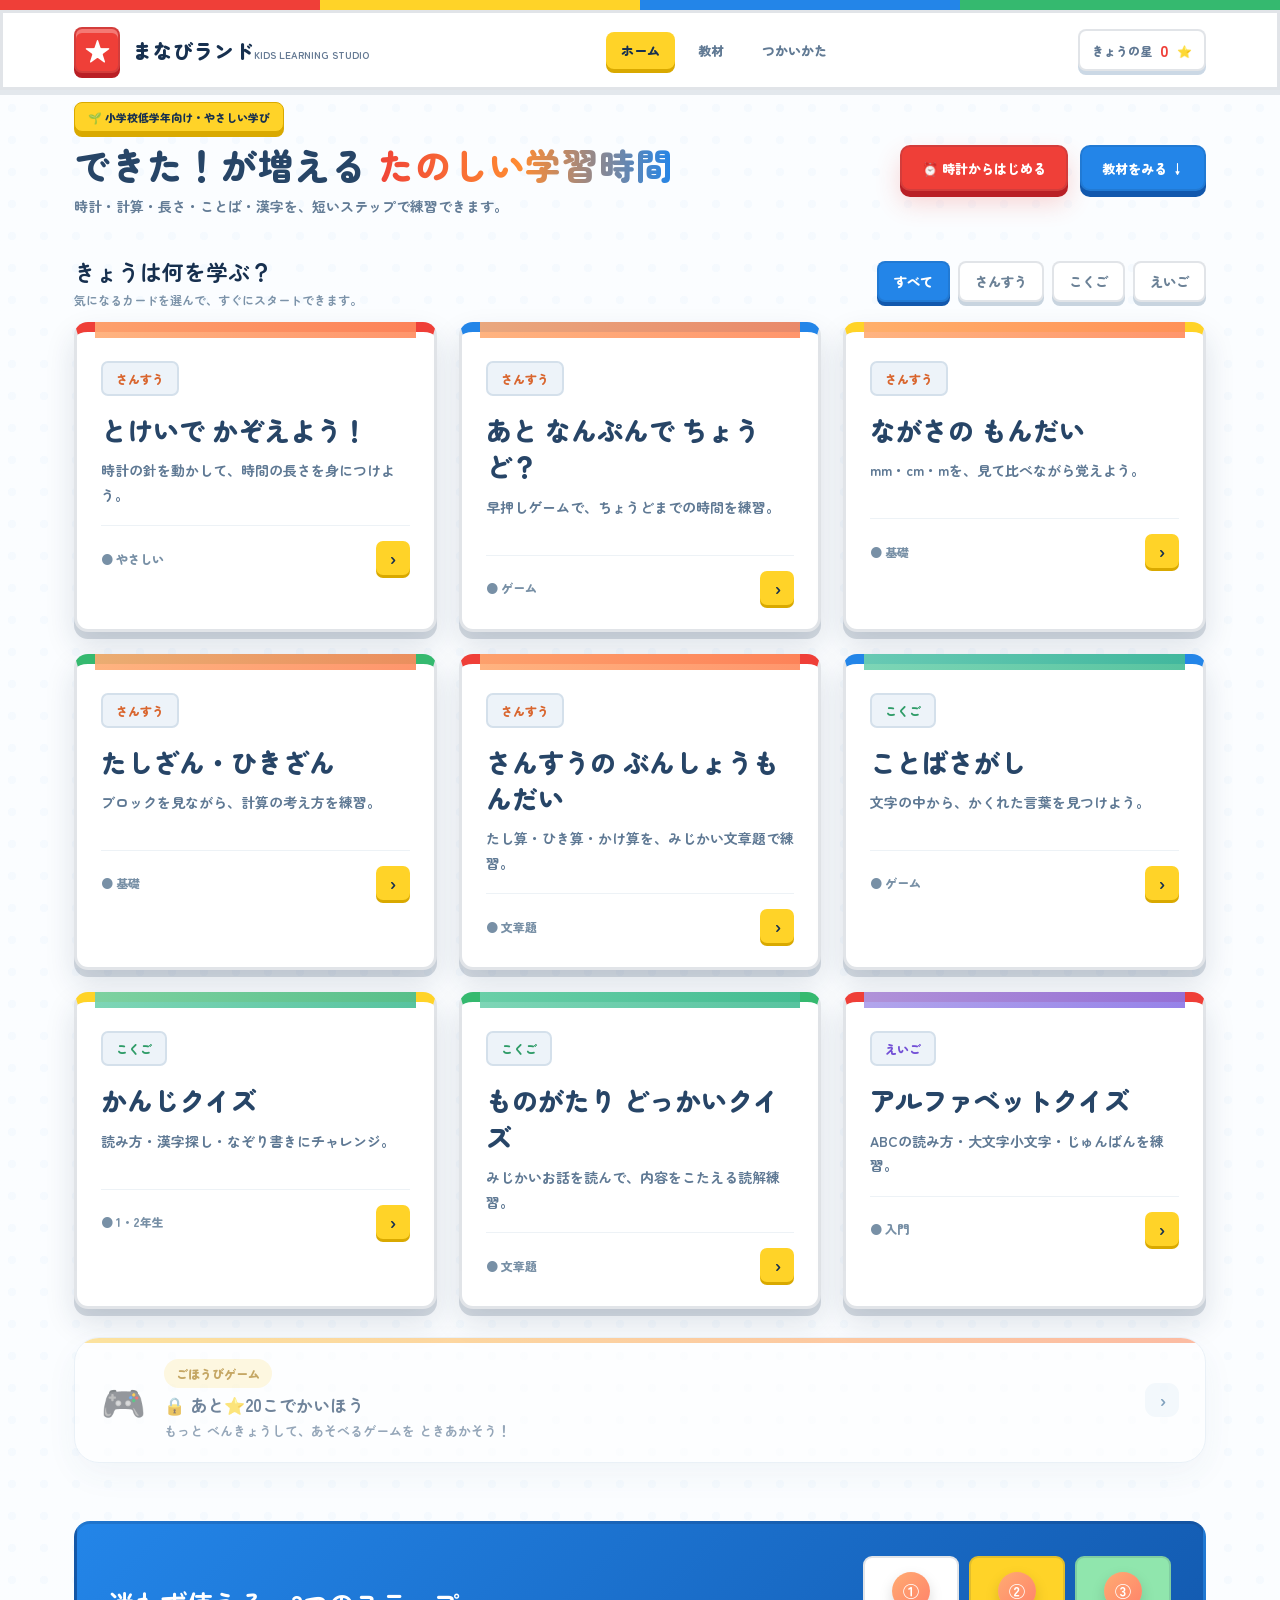
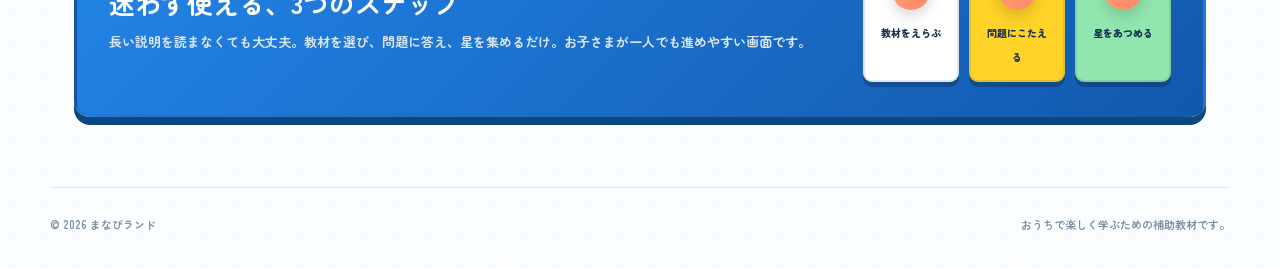
==== commit e1cd615c: "Remove the 3 feature-stat cards above the course grid on index.html" ====
--- a/index.html
+++ b/index.html
@@ -21,8 +21,7 @@
 .hero{padding:22px 0 16px}.hero-grid{display:flex;align-items:center;justify-content:space-between;gap:24px;flex-wrap:wrap}.eyebrow{display:inline-flex;align-items:center;gap:8px;background:#fff;border:1px solid #e0edf7;padding:6px 13px;border-radius:999px;font-size:11px;font-weight:900;color:#4c779e;box-shadow:0 8px 24px rgba(80,119,154,.08)}
 .hero h1{font-size:clamp(24px,3.4vw,36px);line-height:1.25;margin:10px 0 8px;letter-spacing:.02em;color:#274567}.hero h1 span{background:linear-gradient(90deg,#ef835e,#e8a42e);-webkit-background-clip:text;color:transparent}.hero p{max-width:600px;color:#637c96;font-size:14px;line-height:1.7;margin:0}
 .hero-actions{display:flex;gap:12px;margin-top:16px;flex-wrap:wrap}.primary-cta,.secondary-cta{display:inline-flex;align-items:center;justify-content:center;gap:9px;min-height:46px;padding:0 20px;border-radius:14px;text-decoration:none;font-weight:900;font-size:13px}.primary-cta{background:linear-gradient(135deg,#ffab72,#ff826a);color:#fff;box-shadow:0 12px 28px rgba(239,128,90,.25)}.secondary-cta{background:#fff;color:#4a7196;border:1px solid #dae8f4}
-.stats{display:grid;grid-template-columns:repeat(3,1fr);gap:12px;margin:0 0 20px}.stat{background:rgba(255,255,255,.78);border:1px solid #e1ebf4;border-radius:16px;padding:12px 14px;display:flex;align-items:center;gap:11px}.stat-icon{width:34px;height:34px;border-radius:11px;display:grid;place-items:center;font-size:17px;background:#fff4d0}.stat:nth-child(2) .stat-icon{background:#e5f7ef}.stat:nth-child(3) .stat-icon{background:#eee9ff}.stat b{font-size:15px;display:block}.stat span{font-size:10px;color:#73899f;font-weight:700}
-.section-head{display:flex;justify-content:space-between;align-items:center;gap:16px;margin-bottom:14px}.section-head h2{font-size:22px;margin:0}.section-head p{font-size:12px;color:#7c93a9;margin:4px 0 0}.filter-tabs{display:flex;gap:8px;flex-wrap:wrap}.filter-btn{border:0;background:#fff;color:#6c8297;border-radius:999px;padding:9px 15px;font-family:inherit;font-weight:900;cursor:pointer;box-shadow:0 6px 18px rgba(75,110,145,.08)}.filter-btn.active{background:linear-gradient(135deg,#ffab72,#ff826a);color:#fff;box-shadow:0 8px 20px rgba(239,128,90,.3)}
+#courses{padding-top:20px}.section-head{display:flex;justify-content:space-between;align-items:center;gap:16px;margin-bottom:14px}.section-head h2{font-size:22px;margin:0}.section-head p{font-size:12px;color:#7c93a9;margin:4px 0 0}.filter-tabs{display:flex;gap:8px;flex-wrap:wrap}.filter-btn{border:0;background:#fff;color:#6c8297;border-radius:999px;padding:9px 15px;font-family:inherit;font-weight:900;cursor:pointer;box-shadow:0 6px 18px rgba(75,110,145,.08)}.filter-btn.active{background:linear-gradient(135deg,#ffab72,#ff826a);color:#fff;box-shadow:0 8px 20px rgba(239,128,90,.3)}
 .course-grid{display:grid;grid-template-columns:repeat(3,1fr);gap:18px}.course-card{position:relative;background:#fff;border:1px solid #e1ebf4;border-radius:25px;padding:24px;text-decoration:none;color:var(--navy);box-shadow:0 12px 34px rgba(69,105,140,.09);transition:.2s ease;overflow:hidden}.course-card::before{content:"";position:absolute;top:0;left:0;right:0;height:5px;background:#dfeaf5}.course-card:hover{transform:translateY(-5px);box-shadow:0 20px 42px rgba(69,105,140,.14)}.course-card.soon{opacity:.65;pointer-events:none}.course-top{display:flex;justify-content:flex-start;align-items:start}.subject-tag{font-size:12px;font-weight:900;padding:7px 13px;border-radius:999px;background:#eef6fc;color:#4f779b}.course-card h3{font-size:26px;line-height:1.4;margin:16px 0 10px;font-weight:900}.course-card p{font-size:14px;color:#5f7994;line-height:1.75;min-height:42px;margin:0}.course-footer{display:flex;justify-content:space-between;align-items:center;margin-top:18px;padding-top:15px;border-top:1px solid #edf2f6}.level{font-size:12px;color:#7890a6;font-weight:900}.start{width:34px;height:34px;border-radius:11px;background:#eff6fb;display:grid;place-items:center;font-size:18px;color:#3f709b}.course-card:hover .start{background:#ff956f;color:#fff}
 .course-card.cat-math::before{background:linear-gradient(90deg,#ffab72,#ff8a5c)}.course-card.cat-math .subject-tag{background:#ffe9de;color:#d9662f}.course-card.cat-math .start{color:#d9662f}.course-card.cat-math:hover .start{background:#ff8a5c}
 .course-card.cat-lang::before{background:linear-gradient(90deg,#6fd1ae,#45bd95)}.course-card.cat-lang .subject-tag{background:#e3f7ee;color:#2f9c68}.course-card.cat-lang .start{color:#2f9c68}.course-card.cat-lang:hover .start{background:#45bd95}
@@ -30,7 +29,7 @@
 .reward-promo{position:relative;display:flex;align-items:center;gap:18px;margin:28px 0 0;background:#fff;border:1px solid #e1ebf4;border-radius:25px;padding:22px 26px;text-decoration:none;color:var(--navy);box-shadow:0 12px 34px rgba(69,105,140,.09);overflow:hidden;transition:.2s ease}.reward-promo::before{content:"";position:absolute;top:0;left:0;right:0;height:5px;background:linear-gradient(90deg,#ffd76c,#ff9a73)}.reward-promo:hover{transform:translateY(-4px);box-shadow:0 20px 42px rgba(69,105,140,.14)}.reward-promo.locked{opacity:.65;pointer-events:none}.rp-icon{font-size:36px;flex:0 0 auto}.rp-body{flex:1}.rp-tag{font-size:12px;font-weight:900;padding:6px 12px;border-radius:999px;background:#fff4d0;color:#a97a12}.rp-body h3{font-size:17px;margin:8px 0 4px}.rp-body p{font-size:13px;color:#5f7994;margin:0}.rp-cta{margin-left:auto;width:34px;height:34px;border-radius:11px;background:#eff6fb;display:grid;place-items:center;font-size:18px;color:#3f709b;flex:0 0 auto}.reward-promo:hover .rp-cta{background:#ff956f;color:#fff}
 .learning-guide{margin:58px 0 70px;background:linear-gradient(135deg,#315b83,#406f98);border-radius:30px;padding:32px;color:#fff;display:grid;grid-template-columns:1fr auto;align-items:center;gap:30px;overflow:hidden}.learning-guide h2{font-size:26px;margin:0 0 9px}.learning-guide p{color:#d9e7f2;font-size:13px;line-height:1.8;margin:0}.guide-steps{display:flex;gap:10px}.guide-step{width:96px;background:rgba(255,255,255,.11);border:1px solid rgba(255,255,255,.18);border-radius:18px;padding:14px;text-align:center}.guide-step b{display:grid;place-items:center;width:38px;height:38px;margin:0 auto 8px;border-radius:50%;background:linear-gradient(135deg,#ffab72,#ff826a);font-size:16px;color:#fff;box-shadow:0 6px 14px rgba(0,0,0,.15)}.guide-step span{font-size:10px;font-weight:900}.footer-wrap{border-top:1px solid #dce8f2;padding:28px 0 36px;display:flex;justify-content:space-between;gap:20px;font-size:11px;color:#7c91a5}
 @media(max-width:880px){.desktop-nav{display:none}.course-grid{grid-template-columns:repeat(2,1fr)}.learning-guide{grid-template-columns:1fr}.guide-steps{flex-wrap:wrap}}
-@media(max-width:560px){.site-shell{padding:0 15px}.header-inner{height:64px}.brand-copy,.header-action span{display:none}.stats{grid-template-columns:1fr}.course-grid{grid-template-columns:1fr}.section-head{align-items:start;flex-direction:column}.reward-promo{flex-wrap:wrap;padding:20px}.learning-guide{padding:25px 20px}.footer-wrap{flex-direction:column}.header-action{padding:7px 10px}}
+@media(max-width:560px){.site-shell{padding:0 15px}.header-inner{height:64px}.brand-copy,.header-action span{display:none}.course-grid{grid-template-columns:1fr}.section-head{align-items:start;flex-direction:column}.reward-promo{flex-wrap:wrap;padding:20px}.learning-guide{padding:25px 20px}.footer-wrap{flex-direction:column}.header-action{padding:7px 10px}}
 </style>
 <link rel="stylesheet" href="block-theme.css">
 </head>
@@ -38,7 +37,7 @@
 <header class="site-header"><div class="site-shell header-inner"><a class="brand" href="index.html"><span class="brand-mark">★</span><span><span class="brand-name">まなびランド</span><span class="brand-copy">KIDS LEARNING STUDIO</span></span></a><nav class="desktop-nav"><a class="active" href="#home">ホーム</a><a href="#courses">教材</a><a href="#guide">つかいかた</a></nav><div class="header-action"><span>きょうの星</span><strong id="starCount">0</strong> ⭐</div></div></header>
 <main id="home">
 <section class="hero"><div class="site-shell hero-grid"><div><span class="eyebrow">🌱 小学校低学年向け・やさしい学び</span><h1>できた！が増える<span> たのしい学習時間</span></h1><p>時計・計算・長さ・ことば・漢字を、短いステップで練習できます。</p></div><div class="hero-actions"><a class="primary-cta" href="tokei-kazoeyou.html">⏰ 時計からはじめる</a><a class="secondary-cta" href="#courses">教材をみる ↓</a></div></div></section>
-<div class="site-shell"><section class="stats" aria-label="学習サービスの特徴"><div class="stat"><span class="stat-icon">🎯</span><div><b>9つ</b><span>選べる学習メニュー</span></div></div><div class="stat"><span class="stat-icon">⏱️</span><div><b>5〜10分</b><span>集中しやすい短時間設計</span></div></div><div class="stat"><span class="stat-icon">🏅</span><div><b>ごほうび</b><span>星とバッジでやる気アップ</span></div></div></section>
+<div class="site-shell">
 <section id="courses"><div class="section-head"><div><h2>きょうは何を学ぶ？</h2><p>気になるカードを選んで、すぐにスタートできます。</p></div><div class="filter-tabs"><button class="filter-btn active" data-filter="all">すべて</button><button class="filter-btn" data-filter="math">さんすう</button><button class="filter-btn" data-filter="lang">こくご</button><button class="filter-btn" data-filter="eng">えいご</button></div></div><div class="course-grid" id="courseGrid"></div></section>
 <a class="reward-promo locked" id="rewardPromo" href="game.html"><span class="rp-icon">🎮</span><div class="rp-body"><span class="rp-tag">ごほうびゲーム</span><h3 id="rpTitle">🔒 あと⭐<span id="rpNeed">20</span>こでかいほう</h3><p id="rpDesc">もっと べんきょうして、あそべるゲームを ときあかそう！</p></div><span class="rp-cta">›</span></a>
 <section class="learning-guide" id="guide"><div><h2>迷わず使える、3つのステップ</h2><p>長い説明を読まなくても大丈夫。教材を選び、問題に答え、星を集めるだけ。お子さまが一人でも進めやすい画面です。</p></div><div class="guide-steps"><div class="guide-step"><b>①</b><span>教材をえらぶ</span></div><div class="guide-step"><b>②</b><span>問題にこたえる</span></div><div class="guide-step"><b>③</b><span>星をあつめる</span></div></div></section></div>
